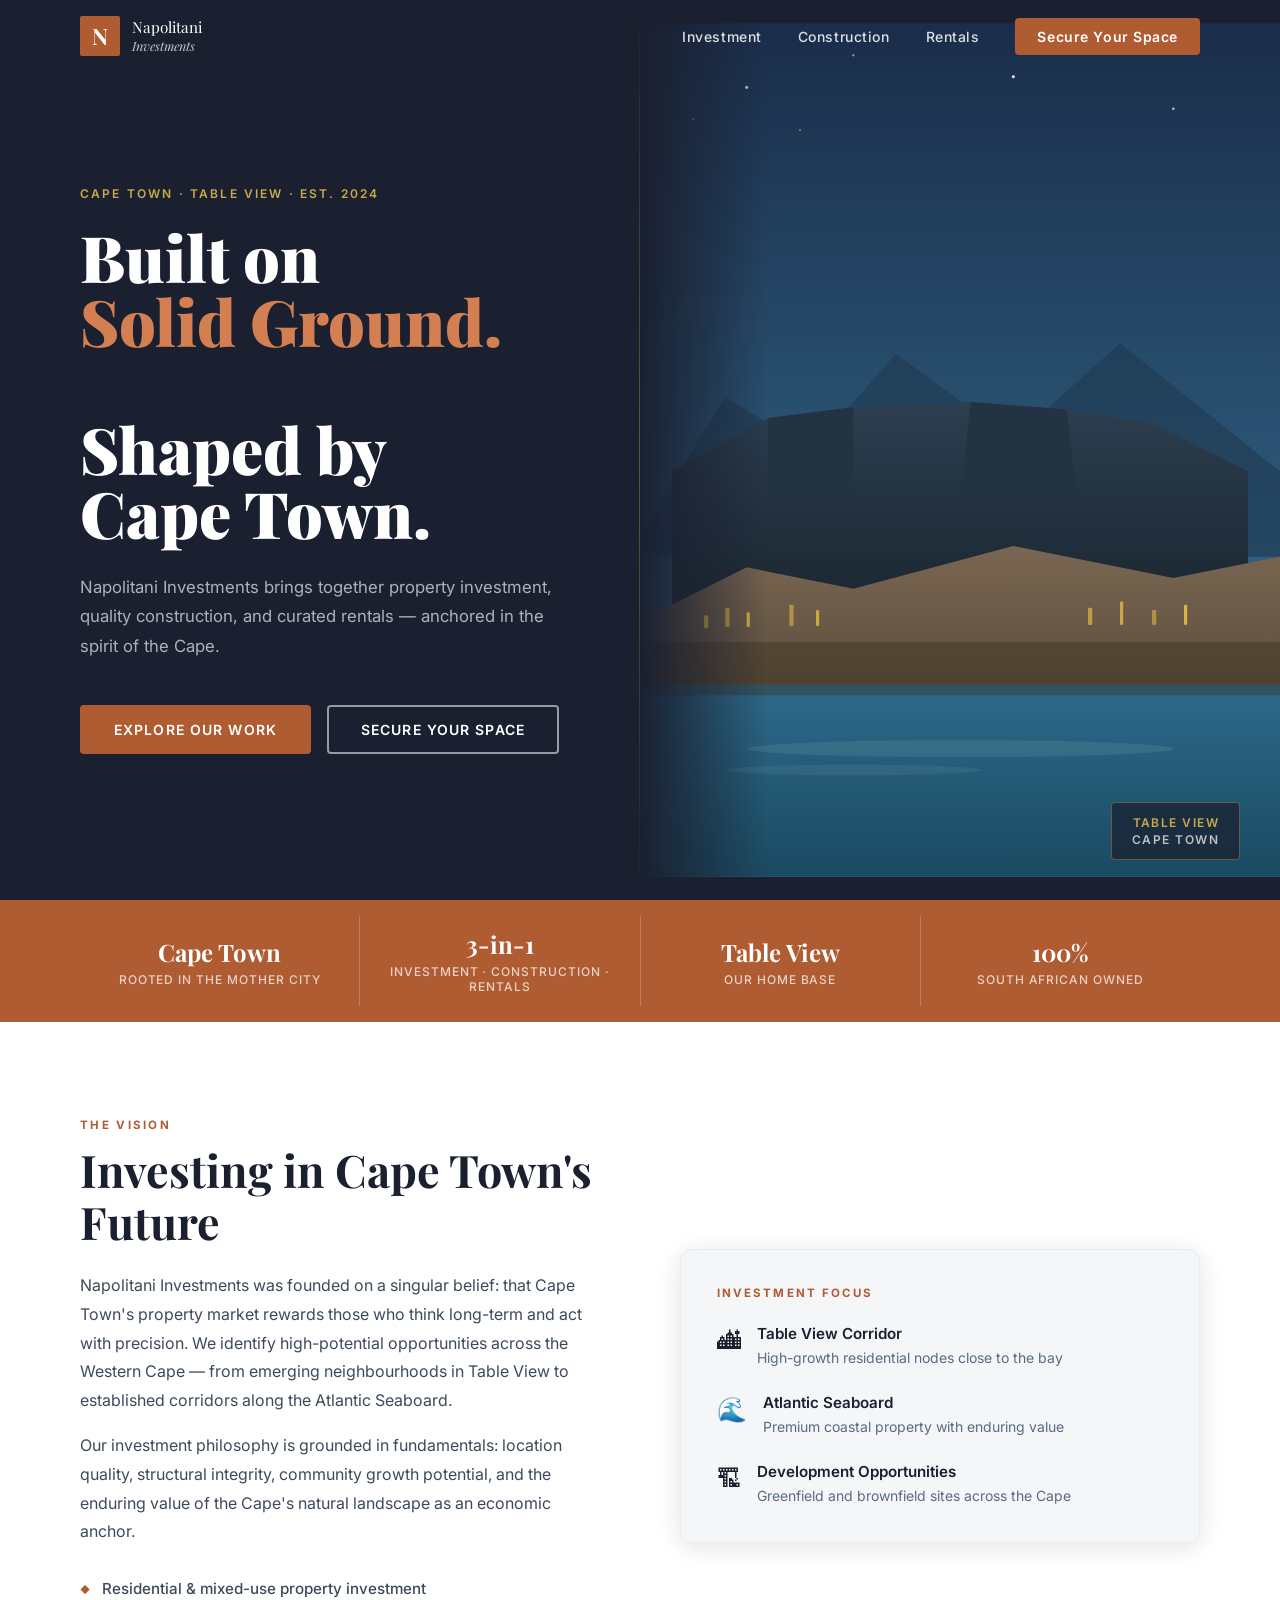
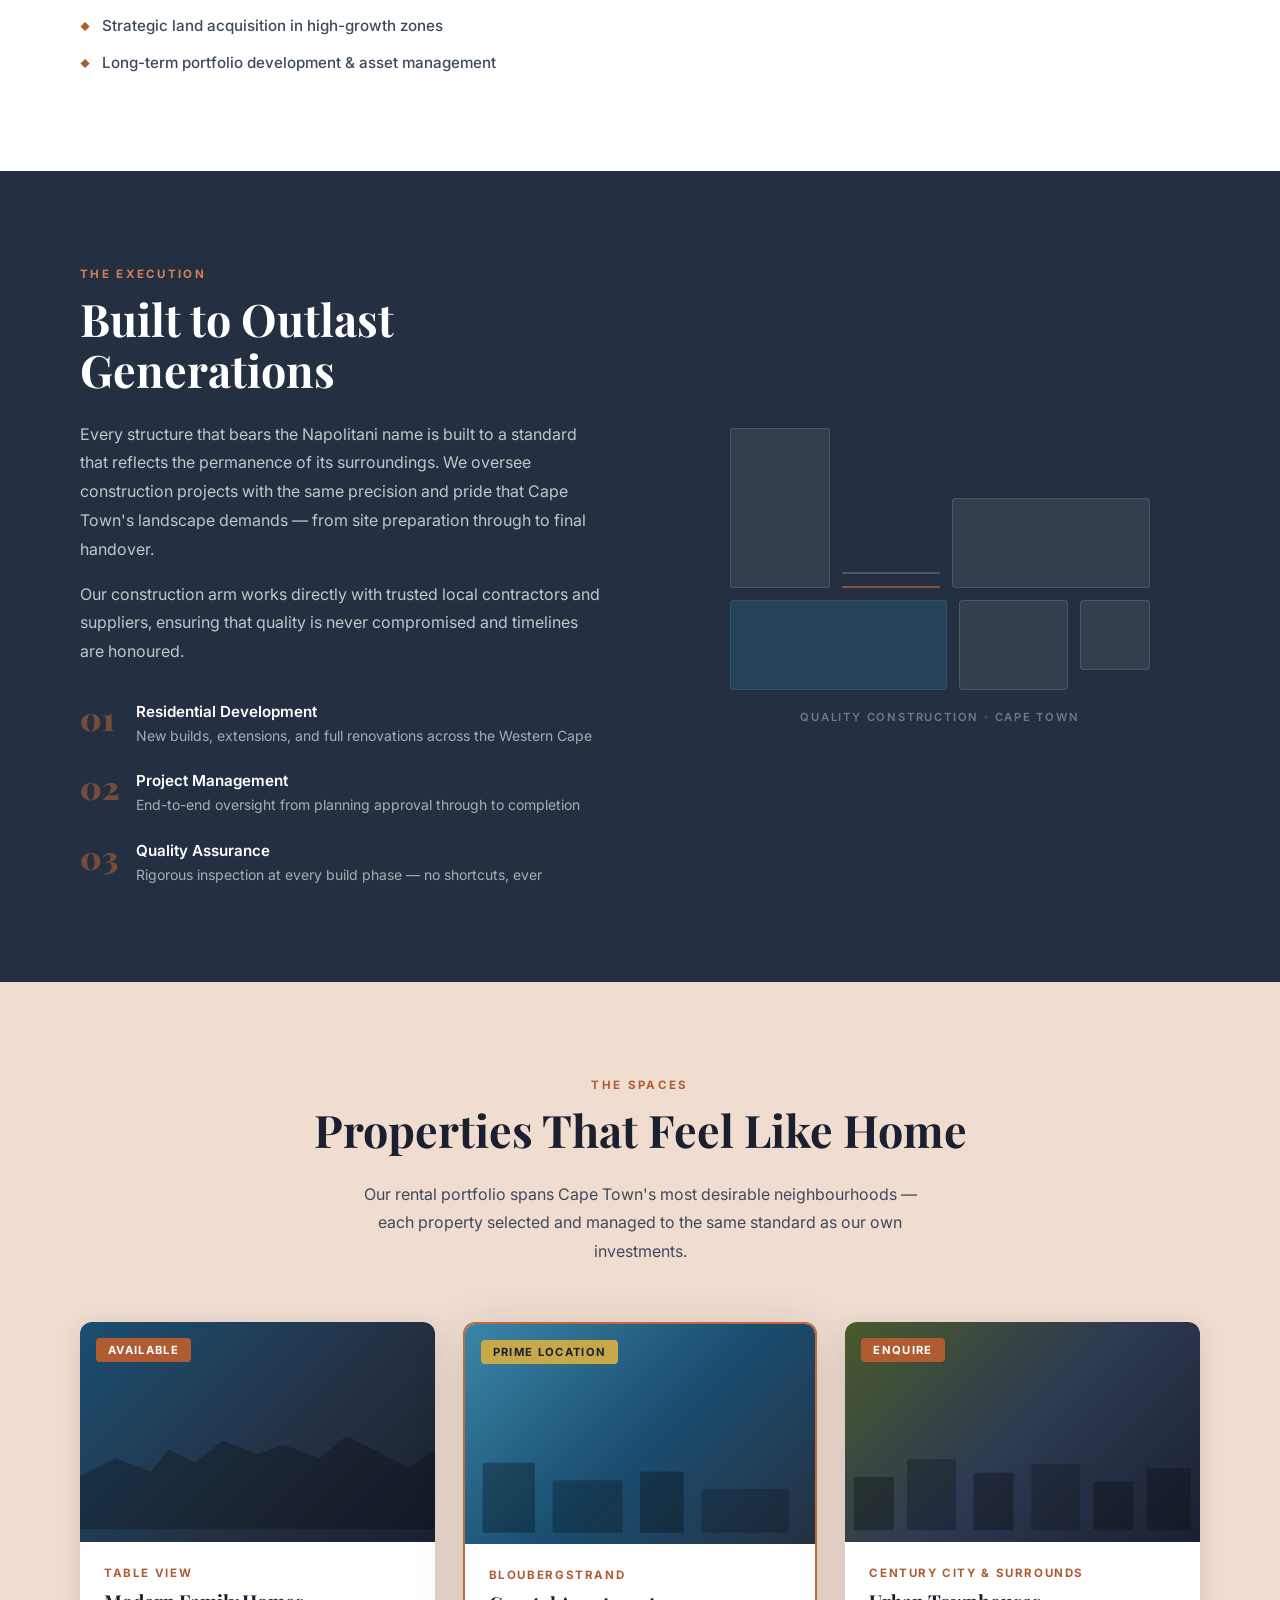
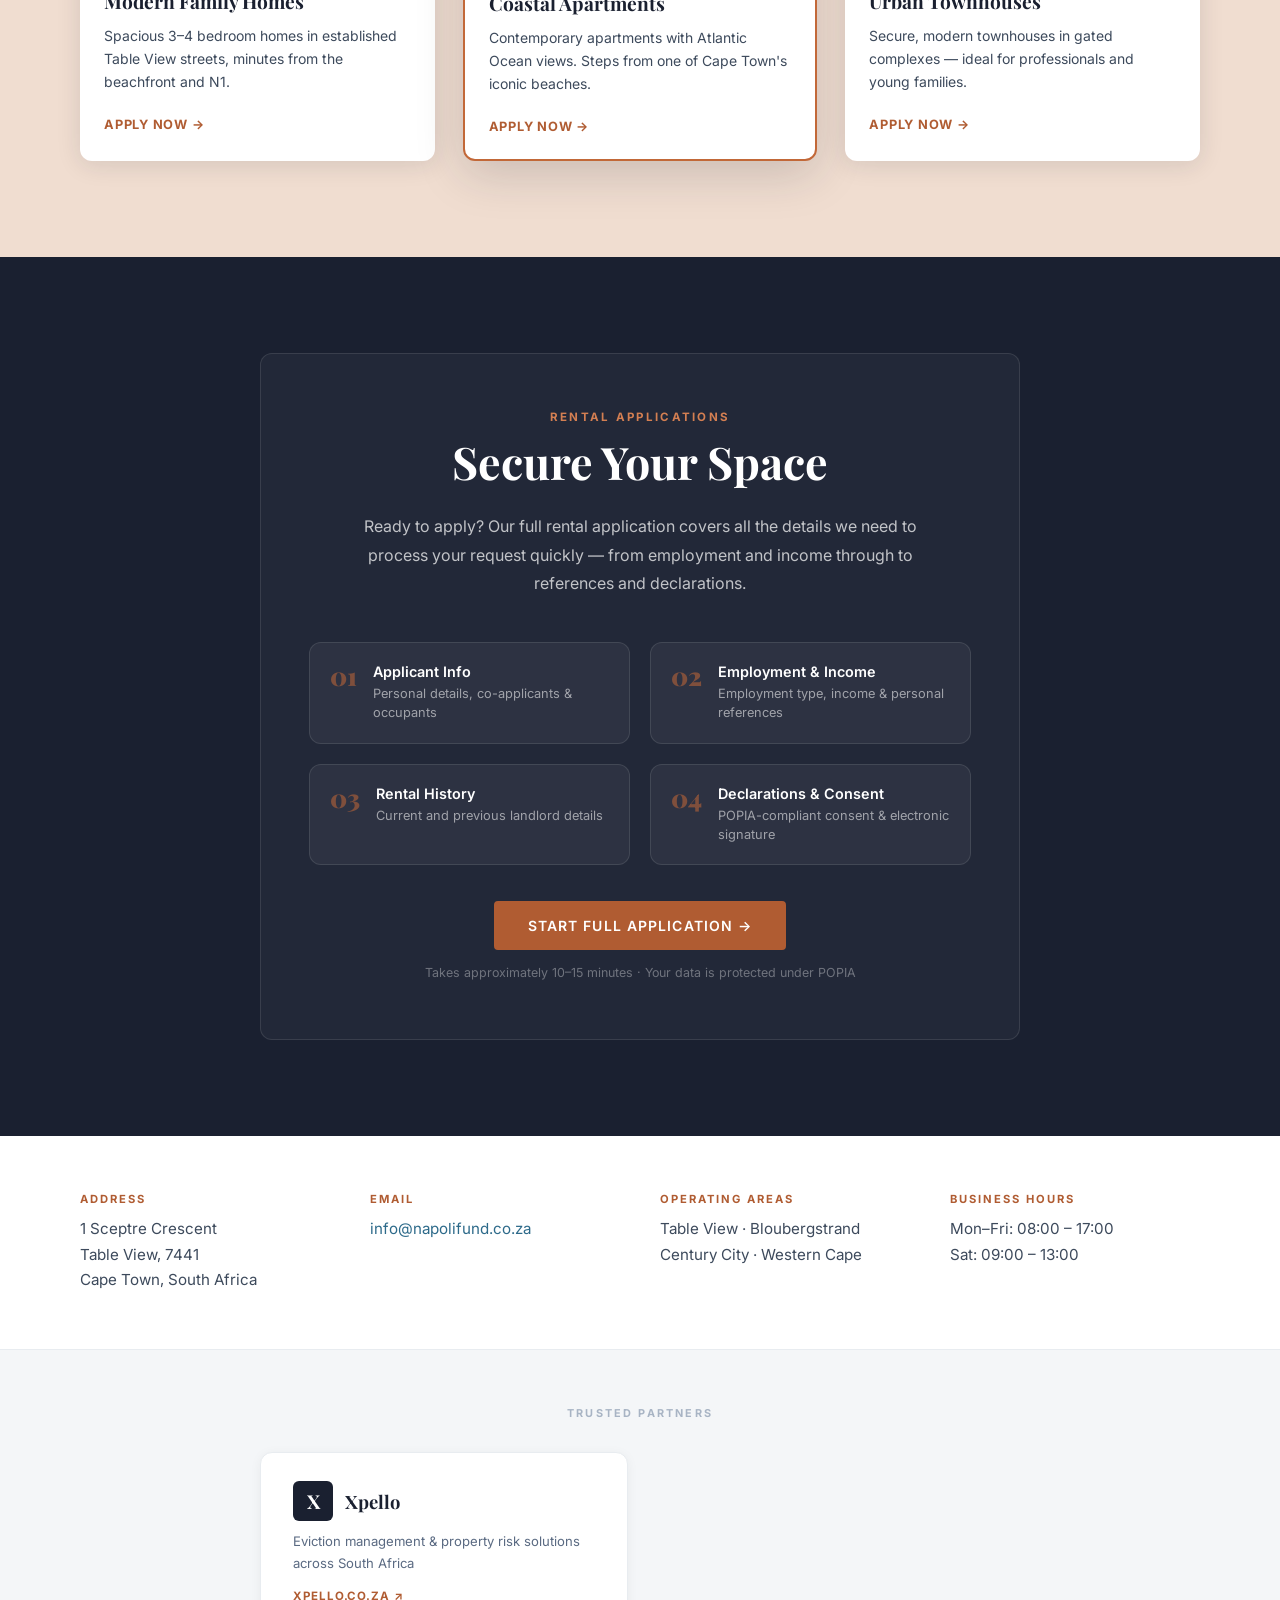
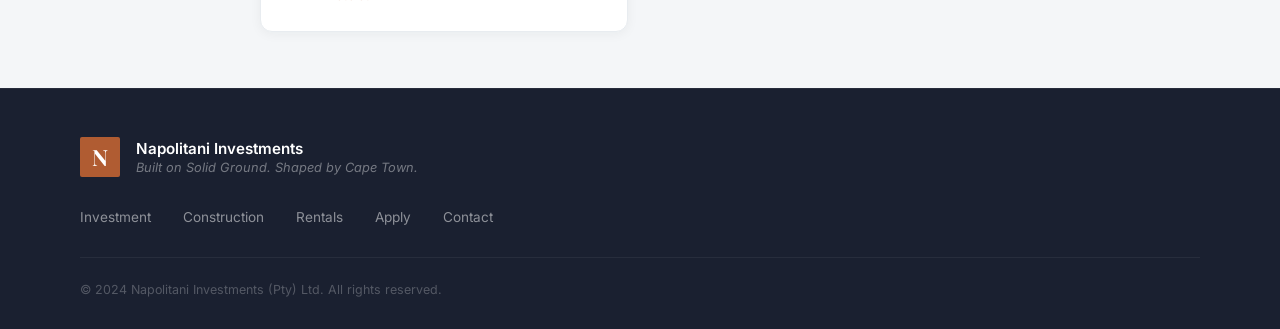
==== index.html @ 6a64ac41 "Add tenant pre-application form with Supabase integration - pre-apply.html: SA-compliant pre-applica" ====
<!DOCTYPE html>
<html lang="en">
<head>
  <meta charset="UTF-8" />
  <meta name="viewport" content="width=device-width, initial-scale=1.0" />
  <title>Napolitani Investments | Built on Solid Ground</title>
  <meta name="description" content="Napolitani Investments — Cape Town's premier property investment, construction, and rental firm rooted in Table View." />
  <link rel="stylesheet" href="style.css" />
  <link rel="preconnect" href="https://fonts.googleapis.com" />
  <link rel="preconnect" href="https://fonts.gstatic.com" crossorigin />
  <link href="https://fonts.googleapis.com/css2?family=Playfair+Display:wght@400;500;700;900&family=Inter:wght@300;400;500;600&display=swap" rel="stylesheet" />
</head>
<body>

  <!-- ───────── NAV ───────── -->
  <header class="nav" id="nav">
    <div class="nav__inner">
      <a href="#" class="nav__logo">
        <span class="nav__logo-mark">N</span>
        <span class="nav__logo-text">Napolitani<br><em>Investments</em></span>
      </a>
      <nav class="nav__links">
        <a href="#vision">Investment</a>
        <a href="#construction">Construction</a>
        <a href="#rentals">Rentals</a>
        <a href="apply.html" class="nav__cta">Secure Your Space</a>
      </nav>
      <button class="nav__burger" id="burger" aria-label="Open menu">
        <span></span><span></span><span></span>
      </button>
    </div>
    <div class="nav__mobile" id="mobileMenu">
      <a href="#vision" class="nav__mobile-link">Investment</a>
      <a href="#construction" class="nav__mobile-link">Construction</a>
      <a href="#rentals" class="nav__mobile-link">Rentals</a>
      <a href="apply.html" class="nav__mobile-link nav__mobile-cta">Secure Your Space</a>
    </div>
  </header>

  <!-- ───────── HERO ───────── -->
  <section class="hero" id="home">
    <div class="hero__left">
      <p class="hero__eyebrow">Cape Town · Table View · Est. 2024</p>
      <h1 class="hero__headline">
        Built on<br>
        <span class="hero__accent">Solid Ground.</span><br>
        Shaped by<br>
        Cape Town.
      </h1>
      <p class="hero__sub">
        Napolitani Investments brings together property investment, quality construction,
        and curated rentals — anchored in the spirit of the Cape.
      </p>
      <div class="hero__actions">
        <a href="#vision" class="btn btn--primary">Explore Our Work</a>
        <a href="#apply" class="btn btn--ghost">Secure Your Space</a>
      </div>
    </div>
    <div class="hero__right">
      <div class="hero__image-wrap">
        <div class="hero__image-overlay"></div>
        <div class="hero__mountain-graphic">
          <svg viewBox="0 0 600 800" xmlns="http://www.w3.org/2000/svg" class="hero__svg">
            <!-- Sky gradient -->
            <defs>
              <linearGradient id="skyGrad" x1="0" y1="0" x2="0" y2="1">
                <stop offset="0%" stop-color="#1a2d4a"/>
                <stop offset="60%" stop-color="#2d5a7b"/>
                <stop offset="100%" stop-color="#4a8fa8"/>
              </linearGradient>
              <linearGradient id="mountainGrad" x1="0" y1="0" x2="0" y2="1">
                <stop offset="0%" stop-color="#2c3e50"/>
                <stop offset="100%" stop-color="#1a252f"/>
              </linearGradient>
              <linearGradient id="terrainGrad" x1="0" y1="0" x2="0" y2="1">
                <stop offset="0%" stop-color="#7a6652"/>
                <stop offset="100%" stop-color="#5c4f3d"/>
              </linearGradient>
              <linearGradient id="oceanGrad" x1="0" y1="0" x2="0" y2="1">
                <stop offset="0%" stop-color="#2d6a8a"/>
                <stop offset="100%" stop-color="#1a4a62"/>
              </linearGradient>
            </defs>
            <!-- Sky -->
            <rect width="600" height="800" fill="url(#skyGrad)"/>
            <!-- Distant mountains -->
            <polygon points="0,480 80,350 160,400 240,310 350,390 450,300 600,420 600,500 0,500" fill="#1e3a50" opacity="0.6"/>
            <!-- Table Mountain flat top -->
            <polygon points="30,560 30,420 120,370 200,360 310,355 400,362 480,375 570,420 570,560" fill="url(#mountainGrad)"/>
            <!-- Mountain detail - cliff face -->
            <polygon points="120,370 200,360 200,440 120,450" fill="#243342"/>
            <polygon points="310,355 400,362 410,450 300,445" fill="#243342"/>
            <!-- Foreground hills -->
            <polygon points="0,560 100,510 200,530 350,490 500,520 600,500 600,620 0,620" fill="url(#terrainGrad)"/>
            <!-- Ocean / bay -->
            <rect x="0" y="620" width="600" height="180" fill="url(#oceanGrad)"/>
            <!-- Ocean shimmer -->
            <ellipse cx="300" cy="680" rx="200" ry="8" fill="white" opacity="0.08"/>
            <ellipse cx="200" cy="700" rx="120" ry="5" fill="white" opacity="0.06"/>
            <!-- Foreground land/buildings silhouette -->
            <rect x="0" y="580" width="600" height="50" fill="#3d2f1f" opacity="0.4"/>
            <!-- City lights / windows -->
            <rect x="60" y="555" width="4" height="12" fill="#f4c842" opacity="0.7" rx="1"/>
            <rect x="80" y="548" width="4" height="18" fill="#f4c842" opacity="0.6" rx="1"/>
            <rect x="100" y="552" width="3" height="14" fill="#f4c842" opacity="0.8" rx="1"/>
            <rect x="140" y="545" width="4" height="20" fill="#f4c842" opacity="0.5" rx="1"/>
            <rect x="165" y="550" width="3" height="15" fill="#f4c842" opacity="0.7" rx="1"/>
            <rect x="420" y="548" width="4" height="16" fill="#f4c842" opacity="0.6" rx="1"/>
            <rect x="450" y="542" width="3" height="22" fill="#f4c842" opacity="0.7" rx="1"/>
            <rect x="480" y="550" width="4" height="14" fill="#f4c842" opacity="0.5" rx="1"/>
            <rect x="510" y="545" width="3" height="19" fill="#f4c842" opacity="0.8" rx="1"/>
            <!-- Stars -->
            <circle cx="100" cy="60" r="1.5" fill="white" opacity="0.7"/>
            <circle cx="200" cy="30" r="1" fill="white" opacity="0.6"/>
            <circle cx="350" cy="50" r="1.5" fill="white" opacity="0.8"/>
            <circle cx="450" cy="25" r="1" fill="white" opacity="0.5"/>
            <circle cx="500" cy="80" r="1.2" fill="white" opacity="0.7"/>
            <circle cx="150" cy="100" r="0.8" fill="white" opacity="0.6"/>
            <circle cx="50" cy="90" r="1" fill="white" opacity="0.5"/>
          </svg>
        </div>
        <div class="hero__image-badge">
          <span>Table View</span>
          <span>Cape Town</span>
        </div>
      </div>
    </div>
  </section>

  <!-- ───────── STATS STRIP ───────── -->
  <div class="stats">
    <div class="stats__inner">
      <div class="stats__item">
        <span class="stats__num">Cape Town</span>
        <span class="stats__label">Rooted in the Mother City</span>
      </div>
      <div class="stats__divider"></div>
      <div class="stats__item">
        <span class="stats__num">3-in-1</span>
        <span class="stats__label">Investment · Construction · Rentals</span>
      </div>
      <div class="stats__divider"></div>
      <div class="stats__item">
        <span class="stats__num">Table View</span>
        <span class="stats__label">Our Home Base</span>
      </div>
      <div class="stats__divider"></div>
      <div class="stats__item">
        <span class="stats__num">100%</span>
        <span class="stats__label">South African Owned</span>
      </div>
    </div>
  </div>

  <!-- ───────── VISION / INVESTMENT ───────── -->
  <section class="section section--light" id="vision">
    <div class="section__inner section__inner--split">
      <div class="section__text">
        <p class="section__eyebrow">The Vision</p>
        <h2 class="section__heading">Investing in Cape Town's Future</h2>
        <p class="section__body">
          Napolitani Investments was founded on a singular belief: that Cape Town's property market rewards those who think long-term and act with precision. We identify high-potential opportunities across the Western Cape — from emerging neighbourhoods in Table View to established corridors along the Atlantic Seaboard.
        </p>
        <p class="section__body">
          Our investment philosophy is grounded in fundamentals: location quality, structural integrity, community growth potential, and the enduring value of the Cape's natural landscape as an economic anchor.
        </p>
        <ul class="feature-list">
          <li class="feature-list__item">
            <span class="feature-list__icon">◆</span>
            Residential &amp; mixed-use property investment
          </li>
          <li class="feature-list__item">
            <span class="feature-list__icon">◆</span>
            Strategic land acquisition in high-growth zones
          </li>
          <li class="feature-list__item">
            <span class="feature-list__icon">◆</span>
            Long-term portfolio development &amp; asset management
          </li>
        </ul>
      </div>
      <div class="section__visual section__visual--investment">
        <div class="visual-card visual-card--primary">
          <div class="visual-card__label">Investment Focus</div>
          <div class="visual-card__items">
            <div class="visual-card__item">
              <span class="vc-icon">🏙</span>
              <div>
                <strong>Table View Corridor</strong>
                <p>High-growth residential nodes close to the bay</p>
              </div>
            </div>
            <div class="visual-card__item">
              <span class="vc-icon">🌊</span>
              <div>
                <strong>Atlantic Seaboard</strong>
                <p>Premium coastal property with enduring value</p>
              </div>
            </div>
            <div class="visual-card__item">
              <span class="vc-icon">🏗</span>
              <div>
                <strong>Development Opportunities</strong>
                <p>Greenfield and brownfield sites across the Cape</p>
              </div>
            </div>
          </div>
        </div>
      </div>
    </div>
  </section>

  <!-- ───────── CONSTRUCTION ───────── -->
  <section class="section section--dark" id="construction">
    <div class="section__inner section__inner--split section__inner--reverse">
      <div class="section__visual section__visual--construction">
        <div class="construction-graphic">
          <div class="cg__row">
            <div class="cg__block cg__block--tall"></div>
            <div class="cg__col">
              <div class="cg__block"></div>
              <div class="cg__block cg__block--accent"></div>
            </div>
            <div class="cg__block cg__block--wide"></div>
          </div>
          <div class="cg__row cg__row--bottom">
            <div class="cg__block cg__block--wide cg__block--accent2"></div>
            <div class="cg__block"></div>
            <div class="cg__block cg__block--tall cg__block--sm"></div>
          </div>
          <div class="cg__label">Quality Construction · Cape Town</div>
        </div>
      </div>
      <div class="section__text">
        <p class="section__eyebrow section__eyebrow--light">The Execution</p>
        <h2 class="section__heading section__heading--light">Built to Outlast Generations</h2>
        <p class="section__body section__body--light">
          Every structure that bears the Napolitani name is built to a standard that reflects the permanence of its surroundings. We oversee construction projects with the same precision and pride that Cape Town's landscape demands — from site preparation through to final handover.
        </p>
        <p class="section__body section__body--light">
          Our construction arm works directly with trusted local contractors and suppliers, ensuring that quality is never compromised and timelines are honoured.
        </p>
        <div class="pillars">
          <div class="pillar">
            <div class="pillar__num">01</div>
            <div class="pillar__text">
              <strong>Residential Development</strong>
              <p>New builds, extensions, and full renovations across the Western Cape</p>
            </div>
          </div>
          <div class="pillar">
            <div class="pillar__num">02</div>
            <div class="pillar__text">
              <strong>Project Management</strong>
              <p>End-to-end oversight from planning approval through to completion</p>
            </div>
          </div>
          <div class="pillar">
            <div class="pillar__num">03</div>
            <div class="pillar__text">
              <strong>Quality Assurance</strong>
              <p>Rigorous inspection at every build phase — no shortcuts, ever</p>
            </div>
          </div>
        </div>
      </div>
    </div>
  </section>

  <!-- ───────── RENTALS ───────── -->
  <section class="section section--terracotta" id="rentals">
    <div class="section__inner">
      <div class="section__header-center">
        <p class="section__eyebrow">The Spaces</p>
        <h2 class="section__heading">Properties That Feel Like Home</h2>
        <p class="section__body section__body--center">
          Our rental portfolio spans Cape Town's most desirable neighbourhoods — each property selected and managed to the same standard as our own investments.
        </p>
      </div>
      <div class="property-grid">
        <div class="property-card">
          <div class="property-card__image property-card__image--1">
            <div class="property-card__badge">Available</div>
          </div>
          <div class="property-card__body">
            <p class="property-card__area">Table View</p>
            <h3 class="property-card__title">Modern Family Homes</h3>
            <p class="property-card__desc">Spacious 3–4 bedroom homes in established Table View streets, minutes from the beachfront and N1.</p>
            <a href="pre-apply.html" class="property-card__link">Apply Now →</a>
          </div>
        </div>
        <div class="property-card property-card--featured">
          <div class="property-card__image property-card__image--2">
            <div class="property-card__badge property-card__badge--featured">Prime Location</div>
          </div>
          <div class="property-card__body">
            <p class="property-card__area">Bloubergstrand</p>
            <h3 class="property-card__title">Coastal Apartments</h3>
            <p class="property-card__desc">Contemporary apartments with Atlantic Ocean views. Steps from one of Cape Town's iconic beaches.</p>
            <a href="pre-apply.html" class="property-card__link">Apply Now →</a>
          </div>
        </div>
        <div class="property-card">
          <div class="property-card__image property-card__image--3">
            <div class="property-card__badge">Enquire</div>
          </div>
          <div class="property-card__body">
            <p class="property-card__area">Century City &amp; Surrounds</p>
            <h3 class="property-card__title">Urban Townhouses</h3>
            <p class="property-card__desc">Secure, modern townhouses in gated complexes — ideal for professionals and young families.</p>
            <a href="pre-apply.html" class="property-card__link">Apply Now →</a>
          </div>
        </div>
      </div>
    </div>
  </section>

  <!-- ───────── APPLICATION ───────── -->
  <section class="section section--slate" id="apply">
    <div class="section__inner section__inner--narrow">
      <div class="apply-frame">
        <div class="apply-frame__header">
          <p class="section__eyebrow section__eyebrow--light">Rental Applications</p>
          <h2 class="section__heading section__heading--light">Secure Your Space</h2>
          <p class="section__body section__body--light section__body--center">
            Ready to apply? Our full rental application covers all the details we need to process your request quickly — from employment and income through to references and declarations.
          </p>
        </div>
        <div class="apply-bridge">
          <div class="apply-bridge__steps">
            <div class="apply-bridge__step">
              <span class="apply-bridge__num">01</span>
              <div>
                <strong>Applicant Info</strong>
                <p>Personal details, co-applicants &amp; occupants</p>
              </div>
            </div>
            <div class="apply-bridge__step">
              <span class="apply-bridge__num">02</span>
              <div>
                <strong>Employment &amp; Income</strong>
                <p>Employment type, income &amp; personal references</p>
              </div>
            </div>
            <div class="apply-bridge__step">
              <span class="apply-bridge__num">03</span>
              <div>
                <strong>Rental History</strong>
                <p>Current and previous landlord details</p>
              </div>
            </div>
            <div class="apply-bridge__step">
              <span class="apply-bridge__num">04</span>
              <div>
                <strong>Declarations &amp; Consent</strong>
                <p>POPIA-compliant consent &amp; electronic signature</p>
              </div>
            </div>
          </div>
          <div class="apply-bridge__cta">
            <a href="apply.html" class="btn btn--primary">Start Full Application →</a>
            <p class="apply-form__note">Takes approximately 10–15 minutes · Your data is protected under POPIA</p>
          </div>
        </div>
      </div>
    </div>
  </section>

  <!-- ───────── CONTACT ───────── -->
  <section class="section section--light section--compact" id="contact">
    <div class="section__inner">
      <div class="contact-grid">
        <div class="contact-block">
          <p class="contact-block__label">Address</p>
          <p class="contact-block__value">1 Sceptre Crescent<br>Table View, 7441<br>Cape Town, South Africa</p>
        </div>
        <div class="contact-block">
          <p class="contact-block__label">Email</p>
          <a href="mailto:info@napolifund.co.za" class="contact-block__value contact-block__link">info@napolifund.co.za</a>
        </div>
        <div class="contact-block">
          <p class="contact-block__label">Operating Areas</p>
          <p class="contact-block__value">Table View · Bloubergstrand<br>Century City · Western Cape</p>
        </div>
        <div class="contact-block">
          <p class="contact-block__label">Business Hours</p>
          <p class="contact-block__value">Mon–Fri: 08:00 – 17:00<br>Sat: 09:00 – 13:00</p>
        </div>
      </div>
    </div>
  </section>

  <!-- ───────── PARTNERS ───────── -->
  <section class="partners">
    <div class="partners__inner">
      <p class="partners__label">Trusted Partners</p>
      <div class="partners__grid">
        <a href="https://www.xpello.co.za/" target="_blank" rel="noopener noreferrer" class="partner-card">
          <div class="partner-card__logo">
            <span class="partner-card__mark">X</span>
            <span class="partner-card__name">Xpello</span>
          </div>
          <p class="partner-card__desc">Eviction management &amp; property risk solutions across South Africa</p>
          <span class="partner-card__link">xpello.co.za ↗</span>
        </a>
      </div>
    </div>
  </section>

  <!-- ───────── FOOTER ───────── -->
  <footer class="footer">
    <div class="footer__inner">
      <div class="footer__brand">
        <span class="nav__logo-mark">N</span>
        <div>
          <strong>Napolitani Investments</strong>
          <p>Built on Solid Ground. Shaped by Cape Town.</p>
        </div>
      </div>
      <nav class="footer__nav">
        <a href="#vision">Investment</a>
        <a href="#construction">Construction</a>
        <a href="#rentals">Rentals</a>
        <a href="#apply">Apply</a>
        <a href="mailto:info@napolifund.co.za">Contact</a>
      </nav>
      <p class="footer__copy">&copy; 2024 Napolitani Investments (Pty) Ltd. All rights reserved.</p>
    </div>
  </footer>

  <script src="main.js"></script>
</body>
</html>
---- style.css ----
/* ─────────────────────────────────────────────
   NAPOLITANI INVESTMENTS — Table Mountain Monolith
   Palette: Slate Grey · Ocean Blue · Terracotta
───────────────────────────────────────────── */

:root {
  --slate-900: #1a2030;
  --slate-800: #243042;
  --slate-700: #2d3a52;
  --slate-500: #5a6a82;
  --slate-300: #a8b4c4;
  --slate-100: #e8ecf0;
  --slate-50:  #f4f6f8;

  --ocean-700: #1b4f72;
  --ocean-600: #2d6a8a;
  --ocean-500: #3a86a8;
  --ocean-300: #7ab8d0;
  --ocean-100: #d0e8f0;

  --terra-700: #8b4a2a;
  --terra-600: #b05c32;
  --terra-500: #c26838;
  --terra-400: #d47f52;
  --terra-100: #f0ddd0;

  --olive-700: #4a5a2a;
  --olive-500: #6b7f3a;

  --gold:   #c8a94a;
  --white:  #ffffff;
  --text:   #1a2030;
  --body:   #3d4a5c;

  --font-serif: 'Playfair Display', Georgia, serif;
  --font-sans:  'Inter', system-ui, sans-serif;

  --radius: 4px;
  --radius-lg: 12px;
  --shadow: 0 4px 24px rgba(26,32,48,0.12);
  --shadow-lg: 0 12px 48px rgba(26,32,48,0.18);

  --section-pad: 96px;
  --container: 1200px;
}

/* ── Reset ── */
*, *::before, *::after { box-sizing: border-box; margin: 0; padding: 0; }
html { scroll-behavior: smooth; font-size: 16px; }
body {
  font-family: var(--font-sans);
  color: var(--text);
  background: var(--white);
  -webkit-font-smoothing: antialiased;
  overflow-x: hidden;
}
img, svg { display: block; max-width: 100%; }
a { text-decoration: none; color: inherit; }
ul { list-style: none; }
button { cursor: pointer; border: none; background: none; font-family: inherit; }
input, select, textarea { font-family: inherit; }

/* ── Buttons ── */
.btn {
  display: inline-block;
  font-family: var(--font-sans);
  font-size: 0.875rem;
  font-weight: 600;
  letter-spacing: 0.08em;
  text-transform: uppercase;
  padding: 14px 32px;
  border-radius: var(--radius);
  transition: all 0.25s ease;
}
.btn--primary {
  background: var(--terra-600);
  color: var(--white);
  border: 2px solid var(--terra-600);
}
.btn--primary:hover {
  background: var(--terra-700);
  border-color: var(--terra-700);
  transform: translateY(-2px);
  box-shadow: 0 8px 24px rgba(176,92,50,0.35);
}
.btn--ghost {
  background: transparent;
  color: var(--white);
  border: 2px solid rgba(255,255,255,0.55);
}
.btn--ghost:hover {
  background: rgba(255,255,255,0.1);
  border-color: var(--white);
}
.btn--full { width: 100%; text-align: center; }

/* ══════════════════════════════════════════
   NAVIGATION
══════════════════════════════════════════ */
.nav {
  position: fixed;
  top: 0; left: 0; right: 0;
  z-index: 100;
  background: transparent;
  transition: background 0.35s ease, box-shadow 0.35s ease;
}
.nav.scrolled {
  background: rgba(26,32,48,0.97);
  backdrop-filter: blur(8px);
  box-shadow: 0 2px 20px rgba(0,0,0,0.25);
}
.nav__inner {
  max-width: var(--container);
  margin: 0 auto;
  padding: 0 40px;
  height: 72px;
  display: flex;
  align-items: center;
  justify-content: space-between;
}
.nav__logo {
  display: flex;
  align-items: center;
  gap: 12px;
  color: var(--white);
}
.nav__logo-mark {
  width: 40px;
  height: 40px;
  background: var(--terra-600);
  border-radius: 2px;
  display: flex;
  align-items: center;
  justify-content: center;
  font-family: var(--font-serif);
  font-size: 1.4rem;
  font-weight: 700;
  color: var(--white);
  flex-shrink: 0;
}
.nav__logo-text {
  font-family: var(--font-serif);
  font-size: 0.95rem;
  line-height: 1.2;
  color: var(--white);
}
.nav__logo-text em {
  font-style: italic;
  font-size: 0.8rem;
  opacity: 0.75;
}
.nav__links {
  display: flex;
  align-items: center;
  gap: 36px;
}
.nav__links a {
  color: rgba(255,255,255,0.85);
  font-size: 0.875rem;
  font-weight: 500;
  letter-spacing: 0.04em;
  transition: color 0.2s;
}
.nav__links a:hover { color: var(--white); }
.nav__cta {
  background: var(--terra-600) !important;
  color: var(--white) !important;
  padding: 10px 22px;
  border-radius: var(--radius);
  font-weight: 600 !important;
  letter-spacing: 0.06em;
  transition: background 0.2s, transform 0.2s !important;
}
.nav__cta:hover {
  background: var(--terra-700) !important;
  transform: translateY(-1px) !important;
}

/* Mobile burger */
.nav__burger {
  display: none;
  flex-direction: column;
  gap: 5px;
  padding: 4px;
}
.nav__burger span {
  display: block;
  width: 24px;
  height: 2px;
  background: var(--white);
  border-radius: 2px;
  transition: transform 0.3s, opacity 0.3s;
}
.nav__burger.open span:nth-child(1) { transform: translateY(7px) rotate(45deg); }
.nav__burger.open span:nth-child(2) { opacity: 0; }
.nav__burger.open span:nth-child(3) { transform: translateY(-7px) rotate(-45deg); }

.nav__mobile {
  display: none;
  flex-direction: column;
  background: rgba(26,32,48,0.98);
  padding: 16px 40px 24px;
  border-top: 1px solid rgba(255,255,255,0.08);
}
.nav__mobile.open { display: flex; }
.nav__mobile-link {
  color: rgba(255,255,255,0.85);
  font-size: 1rem;
  font-weight: 500;
  padding: 12px 0;
  border-bottom: 1px solid rgba(255,255,255,0.06);
  transition: color 0.2s;
}
.nav__mobile-link:hover { color: var(--white); }
.nav__mobile-cta {
  margin-top: 12px;
  background: var(--terra-600);
  color: var(--white) !important;
  padding: 14px 0;
  text-align: center;
  border-radius: var(--radius);
  border-bottom: none !important;
  font-weight: 600;
}

/* ══════════════════════════════════════════
   HERO
══════════════════════════════════════════ */
.hero {
  min-height: 100vh;
  display: grid;
  grid-template-columns: 1fr 1fr;
  background: var(--slate-900);
  position: relative;
  overflow: hidden;
}
.hero__left {
  display: flex;
  flex-direction: column;
  justify-content: center;
  padding: 120px 64px 80px 80px;
  position: relative;
  z-index: 2;
}
.hero__left::before {
  content: '';
  position: absolute;
  right: 0; top: 0; bottom: 0;
  width: 1px;
  background: linear-gradient(to bottom, transparent, rgba(200,169,74,0.4), transparent);
}
.hero__eyebrow {
  font-family: var(--font-sans);
  font-size: 0.75rem;
  font-weight: 600;
  letter-spacing: 0.18em;
  text-transform: uppercase;
  color: var(--gold);
  margin-bottom: 24px;
}
.hero__headline {
  font-family: var(--font-serif);
  font-size: clamp(3rem, 5vw, 5.5rem);
  font-weight: 900;
  line-height: 1.0;
  color: var(--white);
  margin-bottom: 28px;
}
.hero__accent {
  color: var(--terra-400);
  display: block;
}
.hero__sub {
  font-size: 1.05rem;
  line-height: 1.75;
  color: rgba(255,255,255,0.65);
  max-width: 480px;
  margin-bottom: 44px;
}
.hero__actions {
  display: flex;
  gap: 16px;
  flex-wrap: wrap;
}

/* Hero right */
.hero__right {
  position: relative;
  overflow: hidden;
}
.hero__image-wrap {
  position: absolute;
  inset: 0;
}
.hero__image-overlay {
  position: absolute;
  inset: 0;
  background: linear-gradient(to right, var(--slate-900) 0%, transparent 20%);
  z-index: 2;
  pointer-events: none;
}
.hero__mountain-graphic {
  width: 100%;
  height: 100%;
}
.hero__svg {
  width: 100%;
  height: 100%;
  object-fit: cover;
}
.hero__image-badge {
  position: absolute;
  bottom: 40px;
  right: 40px;
  z-index: 3;
  background: rgba(26,32,48,0.75);
  border: 1px solid rgba(200,169,74,0.4);
  backdrop-filter: blur(8px);
  border-radius: var(--radius);
  padding: 12px 20px;
  display: flex;
  flex-direction: column;
  gap: 2px;
  text-align: right;
}
.hero__image-badge span {
  font-family: var(--font-sans);
  font-size: 0.75rem;
  font-weight: 600;
  letter-spacing: 0.12em;
  text-transform: uppercase;
  color: rgba(255,255,255,0.7);
}
.hero__image-badge span:first-child {
  color: var(--gold);
}

/* ══════════════════════════════════════════
   STATS STRIP
══════════════════════════════════════════ */
.stats {
  background: var(--terra-600);
  padding: 0;
}
.stats__inner {
  max-width: var(--container);
  margin: 0 auto;
  padding: 0 40px;
  display: flex;
  align-items: stretch;
}
.stats__item {
  flex: 1;
  display: flex;
  flex-direction: column;
  align-items: center;
  justify-content: center;
  padding: 28px 24px;
  text-align: center;
  gap: 4px;
}
.stats__num {
  font-family: var(--font-serif);
  font-size: 1.5rem;
  font-weight: 700;
  color: var(--white);
}
.stats__label {
  font-size: 0.75rem;
  font-weight: 500;
  letter-spacing: 0.08em;
  text-transform: uppercase;
  color: rgba(255,255,255,0.72);
}
.stats__divider {
  width: 1px;
  background: rgba(255,255,255,0.2);
  align-self: stretch;
  margin: 16px 0;
}

/* ══════════════════════════════════════════
   SECTIONS — Base
══════════════════════════════════════════ */
.section {
  padding: var(--section-pad) 0;
}
.section--compact { padding: 56px 0; }

.section__inner {
  max-width: var(--container);
  margin: 0 auto;
  padding: 0 40px;
}
.section__inner--split {
  display: grid;
  grid-template-columns: 1fr 1fr;
  gap: 80px;
  align-items: center;
}
.section__inner--reverse { direction: rtl; }
.section__inner--reverse > * { direction: ltr; }
.section__inner--narrow { max-width: 840px; }

.section__eyebrow {
  font-size: 0.72rem;
  font-weight: 700;
  letter-spacing: 0.2em;
  text-transform: uppercase;
  color: var(--terra-600);
  margin-bottom: 12px;
}
.section__eyebrow--light { color: var(--terra-400); }

.section__heading {
  font-family: var(--font-serif);
  font-size: clamp(2rem, 3.5vw, 3rem);
  font-weight: 700;
  line-height: 1.15;
  color: var(--text);
  margin-bottom: 24px;
}
.section__heading--light { color: var(--white); }

.section__body {
  font-size: 1rem;
  line-height: 1.8;
  color: var(--body);
  margin-bottom: 16px;
}
.section__body--light { color: rgba(255,255,255,0.72); }
.section__body--center { text-align: center; max-width: 560px; margin-inline: auto; }

.section__header-center { text-align: center; margin-bottom: 56px; }

/* SECTION — Light */
.section--light { background: var(--white); }

/* SECTION — Dark (Slate) */
.section--dark { background: var(--slate-800); }

/* SECTION — Terracotta tint */
.section--terracotta { background: var(--terra-100); }

/* SECTION — Slate (apply) */
.section--slate { background: var(--slate-900); }

/* ══════════════════════════════════════════
   INVESTMENT — Feature List & Card
══════════════════════════════════════════ */
.feature-list { margin-top: 32px; display: flex; flex-direction: column; gap: 14px; }
.feature-list__item {
  display: flex;
  align-items: flex-start;
  gap: 12px;
  font-size: 0.95rem;
  font-weight: 500;
  color: var(--body);
  line-height: 1.5;
}
.feature-list__icon {
  color: var(--terra-600);
  font-size: 0.6rem;
  margin-top: 5px;
  flex-shrink: 0;
}

.visual-card--primary {
  background: var(--slate-50);
  border: 1px solid var(--slate-100);
  border-radius: var(--radius-lg);
  padding: 36px;
  box-shadow: var(--shadow);
}
.visual-card__label {
  font-size: 0.72rem;
  font-weight: 700;
  letter-spacing: 0.18em;
  text-transform: uppercase;
  color: var(--terra-600);
  margin-bottom: 24px;
}
.visual-card__items { display: flex; flex-direction: column; gap: 24px; }
.visual-card__item {
  display: flex;
  align-items: flex-start;
  gap: 16px;
}
.vc-icon { font-size: 1.5rem; flex-shrink: 0; margin-top: 2px; }
.visual-card__item strong {
  display: block;
  font-size: 0.95rem;
  font-weight: 600;
  color: var(--text);
  margin-bottom: 4px;
}
.visual-card__item p {
  font-size: 0.875rem;
  color: var(--slate-500);
  line-height: 1.55;
}

/* ══════════════════════════════════════════
   CONSTRUCTION — Graphic & Pillars
══════════════════════════════════════════ */
.section__visual--construction {
  display: flex;
  justify-content: center;
  align-items: center;
}
.construction-graphic {
  width: 100%;
  max-width: 420px;
  display: flex;
  flex-direction: column;
  gap: 12px;
  position: relative;
}
.cg__row {
  display: flex;
  gap: 12px;
  align-items: flex-end;
}
.cg__row--bottom { align-items: flex-start; }
.cg__col { display: flex; flex-direction: column; gap: 12px; flex: 1; }
.cg__block {
  flex: 1;
  min-width: 60px;
  height: 90px;
  background: rgba(255,255,255,0.07);
  border: 1px solid rgba(255,255,255,0.12);
  border-radius: var(--radius);
  transition: background 0.3s;
}
.cg__block--tall { height: 160px; }
.cg__block--wide { flex: 2; }
.cg__block--sm { max-width: 70px; height: 70px; }
.cg__block--accent { background: rgba(194,104,56,0.3); border-color: rgba(194,104,56,0.5); }
.cg__block--accent2 { background: rgba(45,106,138,0.3); border-color: rgba(45,106,138,0.5); }
.cg__label {
  text-align: center;
  font-size: 0.7rem;
  font-weight: 600;
  letter-spacing: 0.16em;
  text-transform: uppercase;
  color: rgba(255,255,255,0.35);
  margin-top: 8px;
}

.pillars { display: flex; flex-direction: column; gap: 24px; margin-top: 36px; }
.pillar { display: flex; gap: 20px; align-items: flex-start; }
.pillar__num {
  font-family: var(--font-serif);
  font-size: 2rem;
  font-weight: 900;
  color: var(--terra-500);
  opacity: 0.5;
  line-height: 1;
  flex-shrink: 0;
  width: 36px;
}
.pillar__text strong {
  display: block;
  font-size: 0.95rem;
  font-weight: 600;
  color: var(--white);
  margin-bottom: 4px;
}
.pillar__text p {
  font-size: 0.875rem;
  color: rgba(255,255,255,0.6);
  line-height: 1.6;
}

/* ══════════════════════════════════════════
   RENTALS — Property Cards
══════════════════════════════════════════ */
.property-grid {
  display: grid;
  grid-template-columns: repeat(3, 1fr);
  gap: 28px;
}
.property-card {
  background: var(--white);
  border-radius: var(--radius-lg);
  overflow: hidden;
  box-shadow: var(--shadow);
  transition: transform 0.3s, box-shadow 0.3s;
}
.property-card:hover {
  transform: translateY(-6px);
  box-shadow: var(--shadow-lg);
}
.property-card--featured {
  transform: translateY(-12px);
  box-shadow: var(--shadow-lg);
  border: 2px solid var(--terra-500);
}
.property-card--featured:hover { transform: translateY(-18px); }

.property-card__image {
  height: 220px;
  position: relative;
  overflow: hidden;
}
.property-card__image--1 {
  background: linear-gradient(135deg, var(--ocean-700) 0%, var(--slate-800) 60%, var(--slate-900) 100%);
}
.property-card__image--2 {
  background: linear-gradient(135deg, var(--ocean-500) 0%, var(--ocean-700) 50%, var(--slate-800) 100%);
}
.property-card__image--3 {
  background: linear-gradient(135deg, var(--olive-700) 0%, var(--slate-700) 50%, var(--slate-900) 100%);
}
/* Decorative property silhouettes */
.property-card__image--1::after {
  content: '';
  position: absolute;
  bottom: 0; left: 0; right: 0;
  height: 60%;
  background: url("data:image/svg+xml,%3Csvg xmlns='http://www.w3.org/2000/svg' viewBox='0 0 400 120'%3E%3Cpolygon points='0,120 0,60 40,40 80,55 100,30 130,45 160,20 200,35 230,25 270,40 300,15 340,35 370,50 400,30 400,120' fill='rgba(0,0,0,0.25)'/%3E%3C/svg%3E") no-repeat bottom;
  background-size: 100% 100%;
}
.property-card__image--2::after {
  content: '';
  position: absolute;
  bottom: 0; left: 0; right: 0;
  height: 50%;
  background: url("data:image/svg+xml,%3Csvg xmlns='http://www.w3.org/2000/svg' viewBox='0 0 400 100'%3E%3Crect x='20' y='20' width='60' height='80' fill='rgba(0,0,0,0.3)' rx='2'/%3E%3Crect x='100' y='40' width='80' height='60' fill='rgba(0,0,0,0.25)' rx='2'/%3E%3Crect x='200' y='30' width='50' height='70' fill='rgba(0,0,0,0.3)' rx='2'/%3E%3Crect x='270' y='50' width='100' height='50' fill='rgba(0,0,0,0.2)' rx='2'/%3E%3C/svg%3E") no-repeat bottom;
  background-size: 100% 100%;
}
.property-card__image--3::after {
  content: '';
  position: absolute;
  bottom: 0; left: 0; right: 0;
  height: 55%;
  background: url("data:image/svg+xml,%3Csvg xmlns='http://www.w3.org/2000/svg' viewBox='0 0 400 110'%3E%3Crect x='10' y='50' width='45' height='60' fill='rgba(0,0,0,0.3)' rx='2'/%3E%3Crect x='70' y='30' width='55' height='80' fill='rgba(0,0,0,0.25)' rx='2'/%3E%3Crect x='145' y='45' width='45' height='65' fill='rgba(0,0,0,0.3)' rx='2'/%3E%3Crect x='210' y='35' width='55' height='75' fill='rgba(0,0,0,0.2)' rx='2'/%3E%3Crect x='280' y='55' width='45' height='55' fill='rgba(0,0,0,0.28)' rx='2'/%3E%3Crect x='340' y='40' width='50' height='70' fill='rgba(0,0,0,0.25)' rx='2'/%3E%3C/svg%3E") no-repeat bottom;
  background-size: 100% 100%;
}

.property-card__badge {
  position: absolute;
  top: 16px;
  left: 16px;
  background: var(--terra-600);
  color: var(--white);
  font-size: 0.7rem;
  font-weight: 700;
  letter-spacing: 0.12em;
  text-transform: uppercase;
  padding: 5px 12px;
  border-radius: var(--radius);
  z-index: 2;
}
.property-card__badge--featured { background: var(--gold); color: var(--slate-900); }

.property-card__body { padding: 24px; }
.property-card__area {
  font-size: 0.72rem;
  font-weight: 700;
  letter-spacing: 0.14em;
  text-transform: uppercase;
  color: var(--terra-600);
  margin-bottom: 8px;
}
.property-card__title {
  font-family: var(--font-serif);
  font-size: 1.2rem;
  font-weight: 700;
  color: var(--text);
  margin-bottom: 10px;
}
.property-card__desc {
  font-size: 0.875rem;
  line-height: 1.65;
  color: var(--body);
  margin-bottom: 20px;
}
.property-card__link {
  font-size: 0.8rem;
  font-weight: 700;
  letter-spacing: 0.06em;
  text-transform: uppercase;
  color: var(--terra-600);
  transition: color 0.2s, gap 0.2s;
}
.property-card__link:hover { color: var(--terra-700); }

/* ══════════════════════════════════════════
   APPLICATION FORM
══════════════════════════════════════════ */
.apply-frame {
  background: rgba(255,255,255,0.04);
  border: 1px solid rgba(255,255,255,0.1);
  border-radius: var(--radius-lg);
  padding: 56px 48px;
}
.apply-frame__header { text-align: center; margin-bottom: 44px; }

.apply-form { display: flex; flex-direction: column; gap: 20px; position: relative; }
.apply-form__row { width: 100%; }
.apply-form__row--split {
  display: grid;
  grid-template-columns: 1fr 1fr;
  gap: 20px;
}
.apply-form__group {
  display: flex;
  flex-direction: column;
  gap: 8px;
}
.apply-form__group label {
  font-size: 0.8rem;
  font-weight: 600;
  letter-spacing: 0.06em;
  text-transform: uppercase;
  color: rgba(255,255,255,0.55);
}
.apply-form__group input,
.apply-form__group select,
.apply-form__group textarea {
  background: rgba(255,255,255,0.06);
  border: 1px solid rgba(255,255,255,0.15);
  border-radius: var(--radius);
  padding: 14px 16px;
  color: var(--white);
  font-size: 0.95rem;
  outline: none;
  transition: border-color 0.2s, background 0.2s;
  -webkit-appearance: none;
}
.apply-form__group select {
  background-image: url("data:image/svg+xml,%3Csvg xmlns='http://www.w3.org/2000/svg' width='12' height='8' viewBox='0 0 12 8'%3E%3Cpath d='M1 1l5 5 5-5' stroke='rgba(255,255,255,0.5)' stroke-width='1.5' fill='none' stroke-linecap='round'/%3E%3C/svg%3E");
  background-repeat: no-repeat;
  background-position: right 16px center;
  padding-right: 44px;
}
.apply-form__group select option { background: var(--slate-800); color: var(--white); }
.apply-form__group input::placeholder,
.apply-form__group textarea::placeholder { color: rgba(255,255,255,0.3); }
.apply-form__group input:focus,
.apply-form__group select:focus,
.apply-form__group textarea:focus {
  border-color: var(--terra-500);
  background: rgba(255,255,255,0.09);
}
.apply-form__group textarea { resize: vertical; min-height: 100px; }

.apply-form__footer { display: flex; flex-direction: column; gap: 14px; margin-top: 8px; }
.apply-form__note {
  font-size: 0.78rem;
  color: rgba(255,255,255,0.35);
  text-align: center;
  line-height: 1.5;
}

/* Success state */
.apply-form__success {
  display: none;
  position: absolute;
  inset: 0;
  background: rgba(26,32,48,0.97);
  border-radius: var(--radius-lg);
  flex-direction: column;
  align-items: center;
  justify-content: center;
  gap: 12px;
  text-align: center;
  padding: 40px;
}
.apply-form__success.visible { display: flex; }
.success-icon {
  width: 64px;
  height: 64px;
  background: var(--terra-600);
  border-radius: 50%;
  display: flex;
  align-items: center;
  justify-content: center;
  font-size: 1.8rem;
  color: var(--white);
  margin-bottom: 8px;
}
.apply-form__success h3 {
  font-family: var(--font-serif);
  font-size: 1.5rem;
  font-weight: 700;
  color: var(--white);
}
.apply-form__success p {
  font-size: 0.95rem;
  color: rgba(255,255,255,0.65);
}

/* ══════════════════════════════════════════
   APPLY BRIDGE (homepage #apply section)
══════════════════════════════════════════ */
.apply-bridge {
  display: flex;
  flex-direction: column;
  gap: 36px;
}
.apply-bridge__steps {
  display: grid;
  grid-template-columns: 1fr 1fr;
  gap: 20px;
}
.apply-bridge__step {
  display: flex;
  align-items: flex-start;
  gap: 16px;
  background: rgba(255,255,255,0.05);
  border: 1px solid rgba(255,255,255,0.1);
  border-radius: var(--radius-lg);
  padding: 20px;
}
.apply-bridge__num {
  font-family: var(--font-serif);
  font-size: 1.6rem;
  font-weight: 900;
  color: var(--terra-500);
  opacity: 0.55;
  line-height: 1;
  flex-shrink: 0;
}
.apply-bridge__step strong {
  display: block;
  font-size: 0.9rem;
  font-weight: 600;
  color: var(--white);
  margin-bottom: 4px;
}
.apply-bridge__step p {
  font-size: 0.8rem;
  color: rgba(255,255,255,0.55);
  line-height: 1.5;
}
.apply-bridge__cta {
  display: flex;
  flex-direction: column;
  align-items: center;
  gap: 14px;
}

@media (max-width: 600px) {
  .apply-bridge__steps { grid-template-columns: 1fr; }
}

/* ══════════════════════════════════════════
   CONTACT
══════════════════════════════════════════ */
.contact-grid {
  display: grid;
  grid-template-columns: repeat(4, 1fr);
  gap: 40px;
}
.contact-block__label {
  font-size: 0.7rem;
  font-weight: 700;
  letter-spacing: 0.18em;
  text-transform: uppercase;
  color: var(--terra-600);
  margin-bottom: 10px;
}
.contact-block__value {
  font-size: 0.95rem;
  line-height: 1.7;
  color: var(--body);
}
.contact-block__link { color: var(--ocean-600); transition: color 0.2s; }
.contact-block__link:hover { color: var(--ocean-700); }

/* ══════════════════════════════════════════
   PARTNERS
══════════════════════════════════════════ */
.partners {
  background: var(--slate-50);
  border-top: 1px solid var(--slate-100);
  padding: 56px 0;
}
.partners__inner {
  max-width: var(--container);
  margin: 0 auto;
  padding: 0 40px;
}
.partners__label {
  font-size: 0.68rem;
  font-weight: 700;
  letter-spacing: 0.2em;
  text-transform: uppercase;
  color: var(--slate-300);
  text-align: center;
  margin-bottom: 32px;
}
.partners__grid {
  display: grid;
  grid-template-columns: repeat(2, 1fr);
  gap: 24px;
  max-width: 760px;
  margin: 0 auto;
}
.partner-card {
  display: flex;
  flex-direction: column;
  gap: 10px;
  padding: 28px 32px;
  background: var(--white);
  border: 1px solid var(--slate-100);
  border-radius: var(--radius-lg);
  box-shadow: 0 2px 12px rgba(26,32,48,0.05);
  transition: transform 0.25s ease, box-shadow 0.25s ease, border-color 0.25s ease;
  text-decoration: none;
  color: inherit;
}
.partner-card:hover {
  transform: translateY(-4px);
  box-shadow: 0 8px 28px rgba(26,32,48,0.1);
  border-color: var(--terra-400);
}
.partner-card__logo {
  display: flex;
  align-items: center;
  gap: 12px;
}
.partner-card__mark {
  width: 40px;
  height: 40px;
  background: var(--slate-900);
  color: var(--white);
  border-radius: 6px;
  display: flex;
  align-items: center;
  justify-content: center;
  font-family: var(--font-serif);
  font-size: 1.2rem;
  font-weight: 700;
  flex-shrink: 0;
}
.partner-card__name {
  font-family: var(--font-serif);
  font-size: 1.15rem;
  font-weight: 700;
  color: var(--text);
}
.partner-card__desc {
  font-size: 0.82rem;
  line-height: 1.65;
  color: var(--slate-500);
  flex: 1;
}
.partner-card__link {
  font-size: 0.72rem;
  font-weight: 700;
  letter-spacing: 0.08em;
  text-transform: uppercase;
  color: var(--terra-600);
  margin-top: 4px;
}
.partner-card:hover .partner-card__link {
  color: var(--terra-700);
}

@media (max-width: 600px) {
  .partners__grid { grid-template-columns: 1fr; }
  .partners__inner { padding: 0 24px; }
}

/* ══════════════════════════════════════════
   FOOTER
══════════════════════════════════════════ */
.footer {
  background: var(--slate-900);
  padding: 48px 0 32px;
  border-top: 1px solid rgba(255,255,255,0.06);
}
.footer__inner {
  max-width: var(--container);
  margin: 0 auto;
  padding: 0 40px;
  display: flex;
  flex-direction: column;
  gap: 32px;
}
.footer__brand {
  display: flex;
  align-items: center;
  gap: 16px;
}
.footer__brand .nav__logo-mark { background: var(--terra-600); }
.footer__brand strong {
  display: block;
  color: var(--white);
  font-size: 0.95rem;
  font-weight: 600;
}
.footer__brand p {
  font-size: 0.8rem;
  color: rgba(255,255,255,0.4);
  margin-top: 2px;
  font-style: italic;
}
.footer__nav {
  display: flex;
  flex-wrap: wrap;
  gap: 8px 32px;
}
.footer__nav a {
  font-size: 0.85rem;
  color: rgba(255,255,255,0.5);
  transition: color 0.2s;
}
.footer__nav a:hover { color: rgba(255,255,255,0.9); }
.footer__copy {
  font-size: 0.78rem;
  color: rgba(255,255,255,0.25);
  padding-top: 24px;
  border-top: 1px solid rgba(255,255,255,0.06);
}

/* ══════════════════════════════════════════
   SCROLL ANIMATIONS
══════════════════════════════════════════ */
.fade-up {
  opacity: 0;
  transform: translateY(32px);
  transition: opacity 0.7s ease, transform 0.7s ease;
}
.fade-up.visible {
  opacity: 1;
  transform: translateY(0);
}

/* ══════════════════════════════════════════
   RESPONSIVE
══════════════════════════════════════════ */
@media (max-width: 1024px) {
  :root { --section-pad: 72px; }

  .hero { grid-template-columns: 1fr; }
  .hero__left { padding: 140px 40px 60px; text-align: center; }
  .hero__left::before { display: none; }
  .hero__sub { max-width: 100%; margin-inline: auto; }
  .hero__actions { justify-content: center; }
  .hero__right { display: none; }

  .section__inner--split {
    grid-template-columns: 1fr;
    gap: 56px;
  }
  .section__inner--reverse { direction: ltr; }

  .property-grid { grid-template-columns: 1fr 1fr; }
  .property-card--featured { transform: none; }

  .contact-grid { grid-template-columns: 1fr 1fr; gap: 32px; }
}

@media (max-width: 768px) {
  :root { --section-pad: 56px; }

  .nav__links { display: none; }
  .nav__burger { display: flex; }
  .nav__inner { padding: 0 20px; }

  .hero__left { padding: 120px 24px 56px; }
  .hero__headline { font-size: 2.8rem; }

  .stats__inner {
    flex-wrap: wrap;
    justify-content: center;
  }
  .stats__item { min-width: 45%; }
  .stats__divider { display: none; }

  .section__inner { padding: 0 24px; }
  .section__inner--split { gap: 40px; }

  .apply-form__row--split { grid-template-columns: 1fr; }
  .apply-frame { padding: 36px 24px; }

  .property-grid { grid-template-columns: 1fr; }
  .property-card--featured { transform: none; border-width: 2px; }

  .contact-grid { grid-template-columns: 1fr; gap: 28px; }

  .footer__nav { gap: 6px 20px; }
}

@media (max-width: 480px) {
  .hero__headline { font-size: 2.2rem; }
  .hero__actions { flex-direction: column; }
  .hero__actions .btn { text-align: center; }

  .stats__item { min-width: 100%; }
}
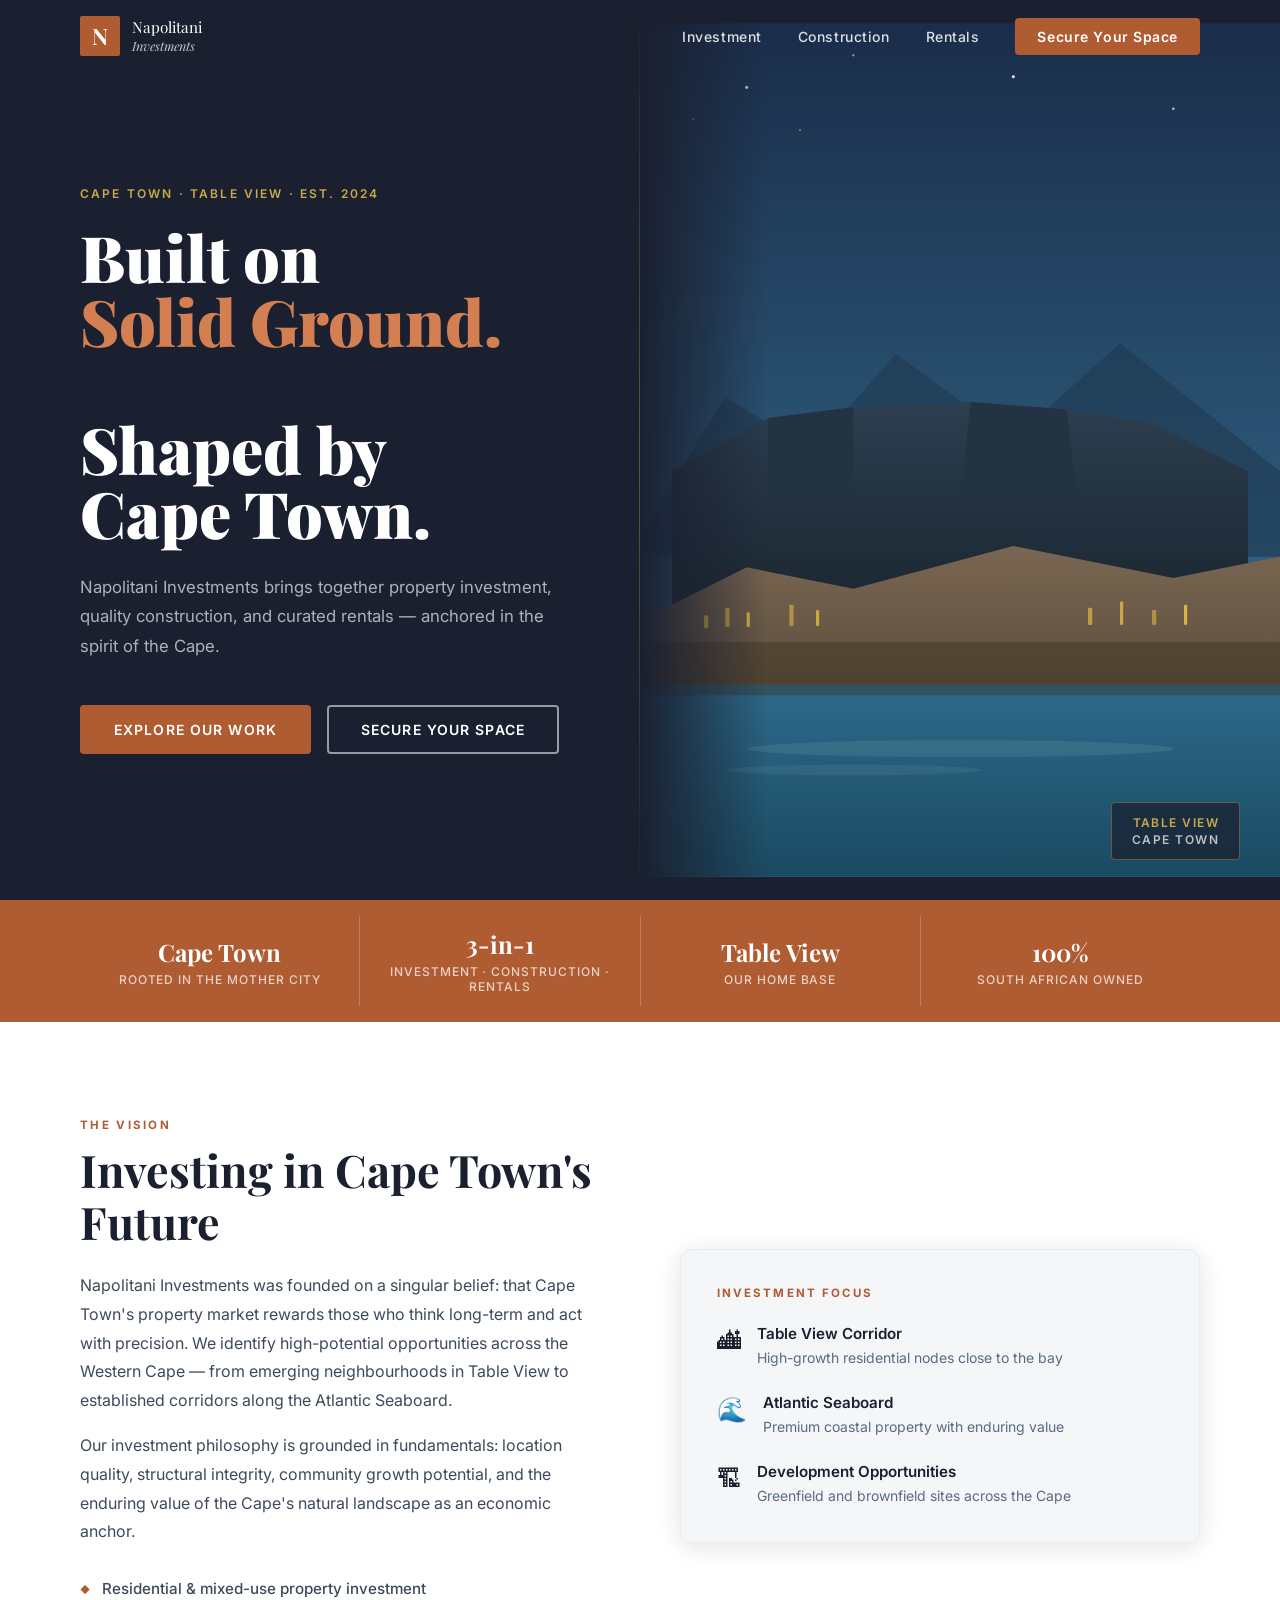
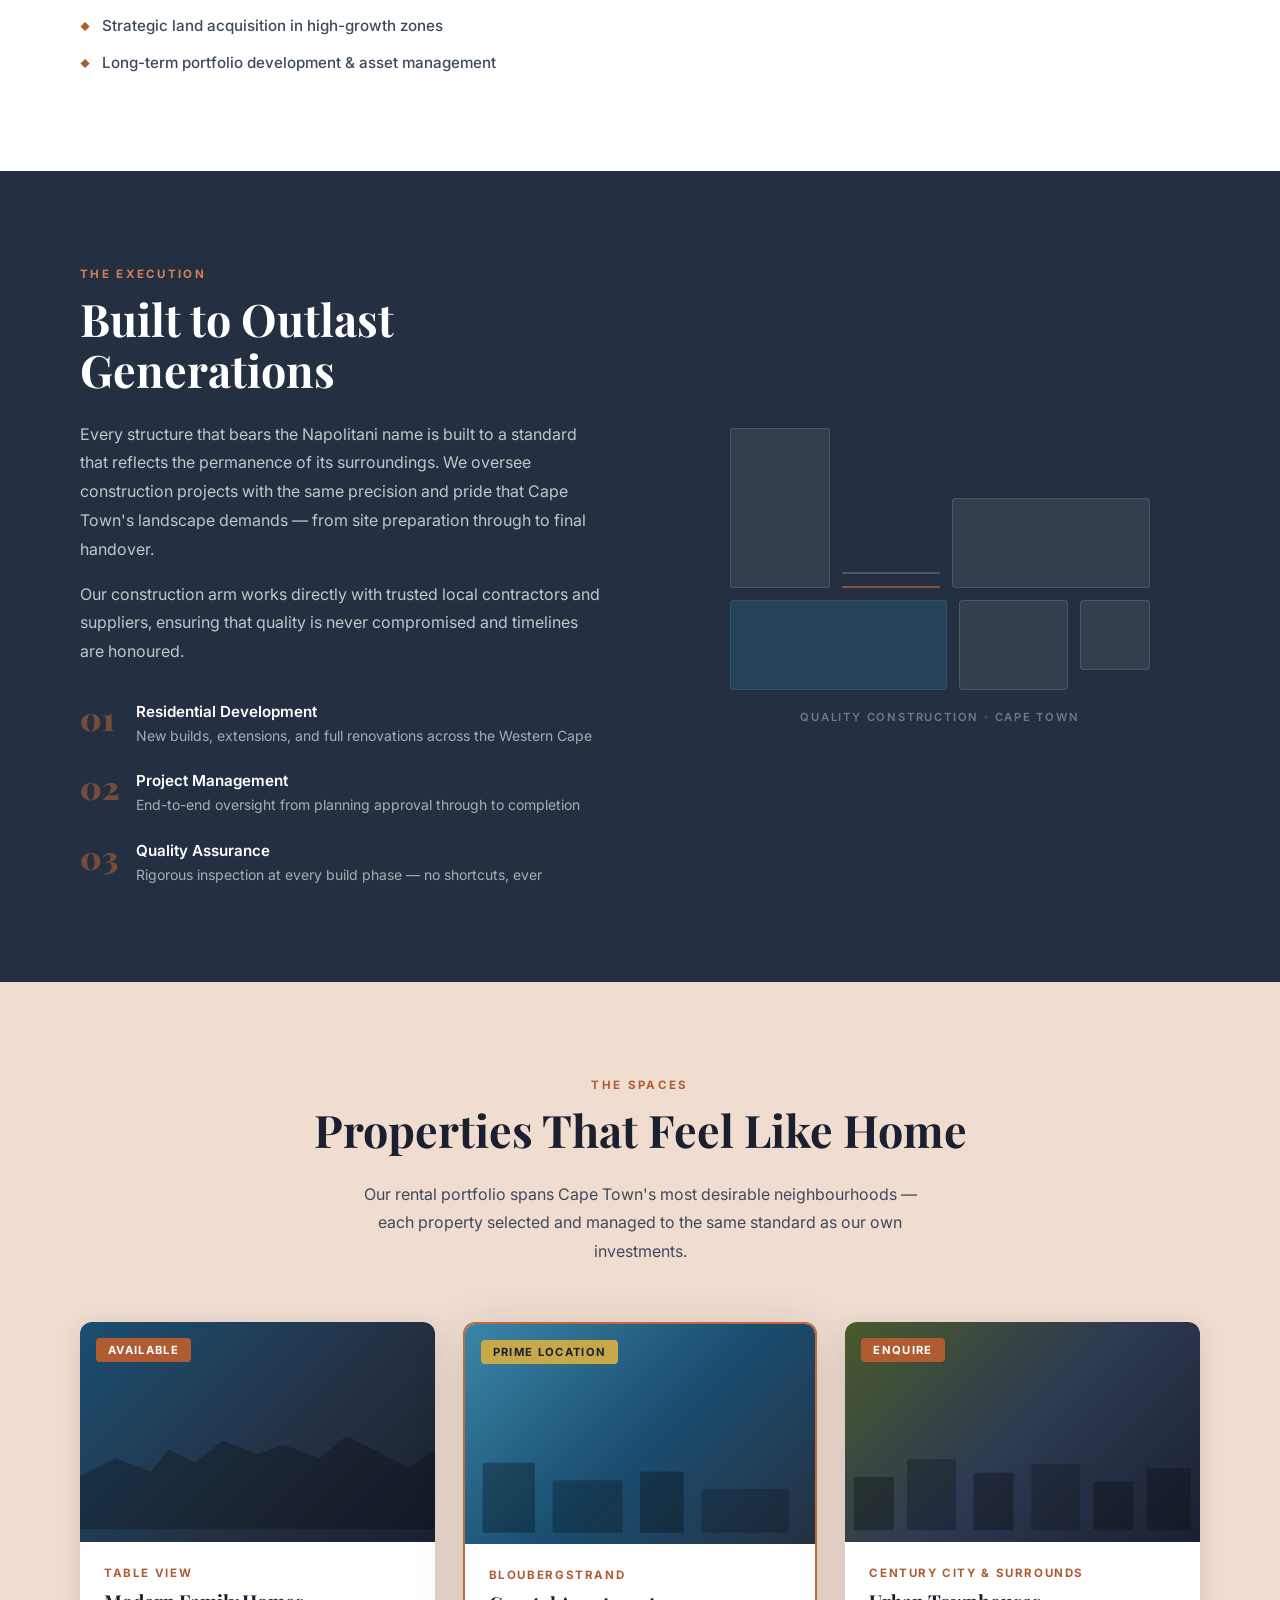
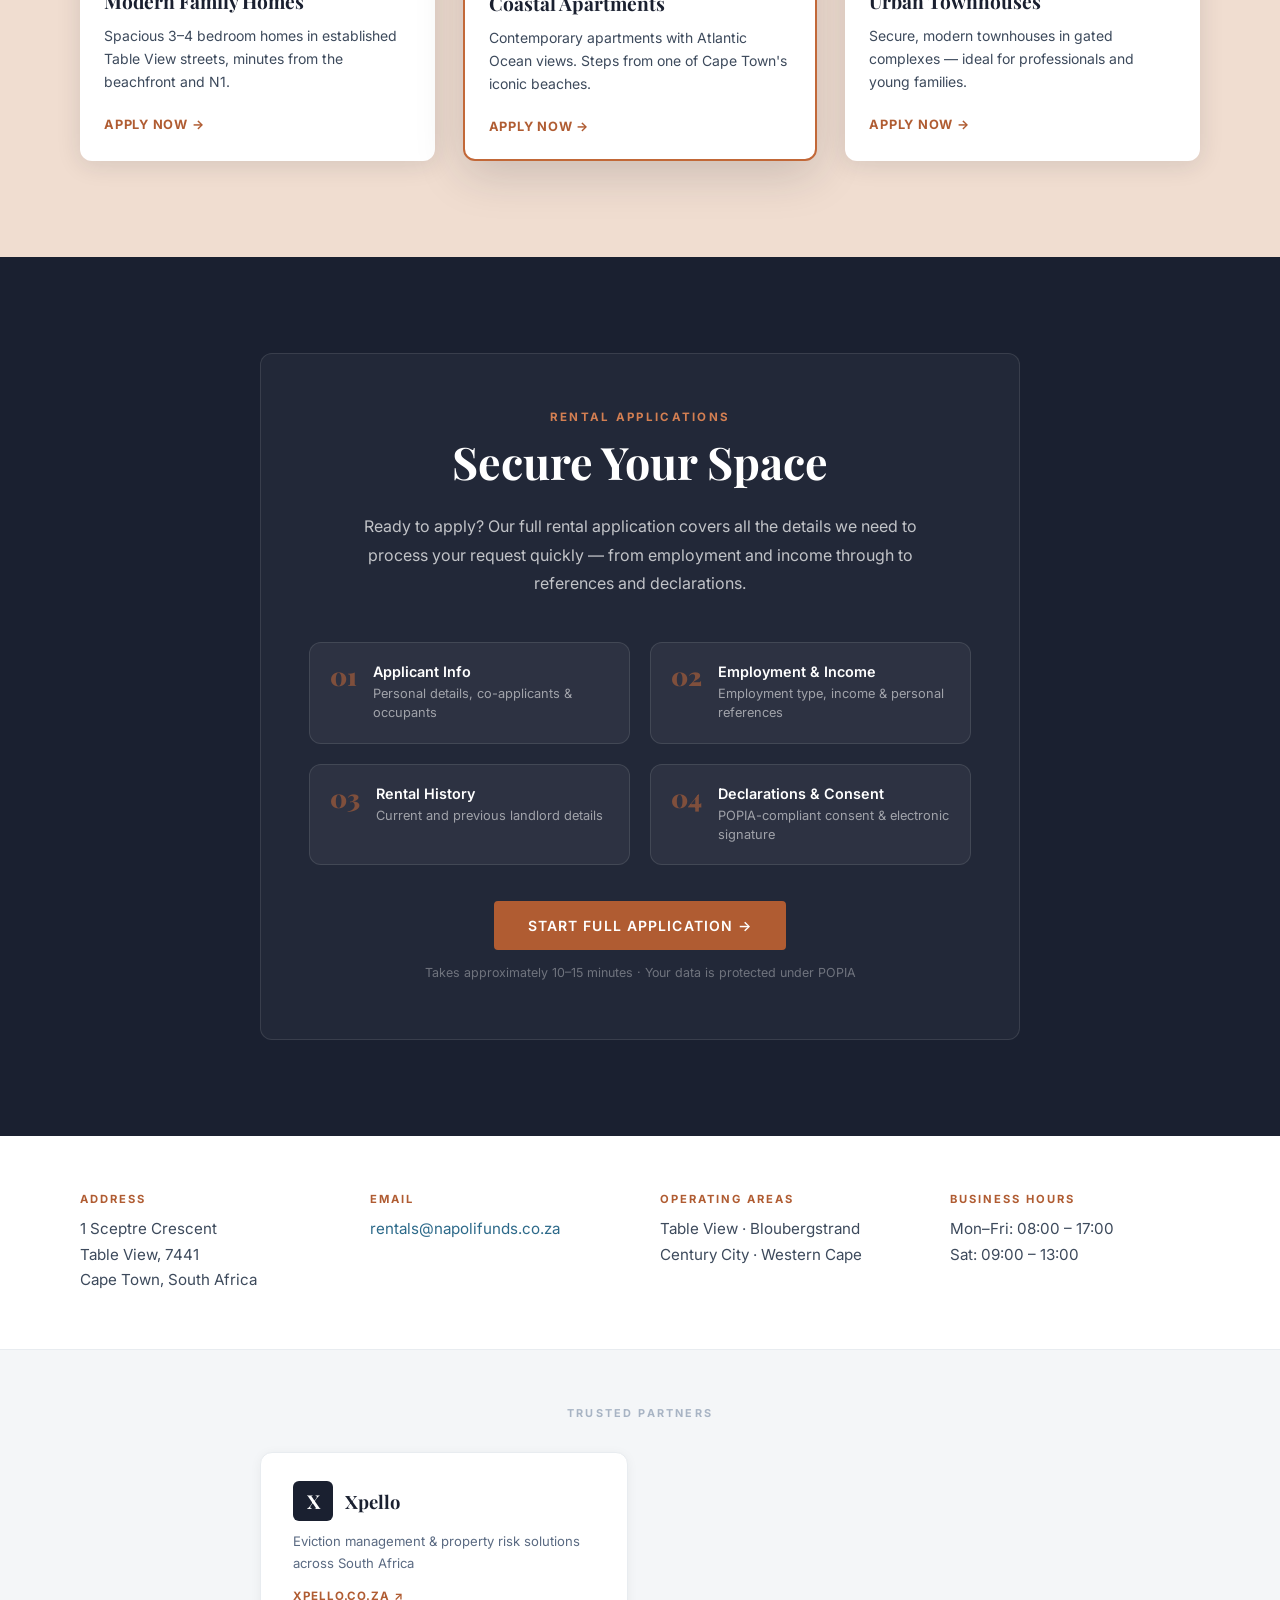
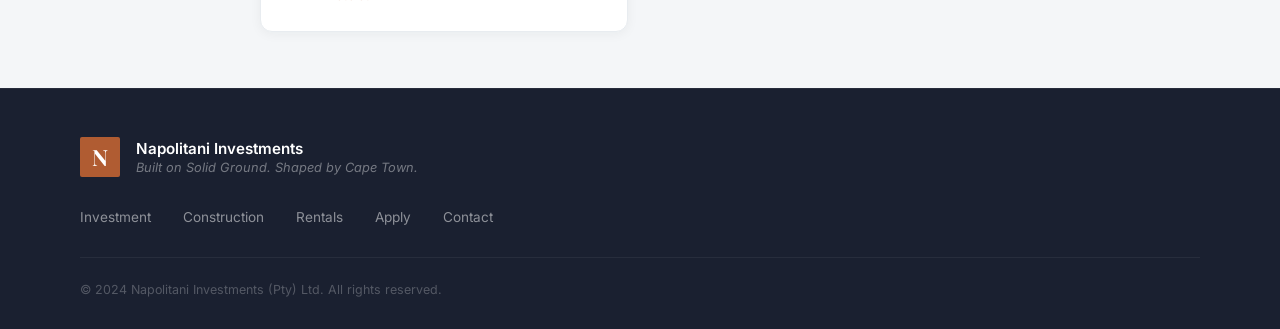
==== commit 5b6d4cbe: "Update contact email to rentals@napolifunds.co.za across all pages Co-Authored-By: Claude Sonnet 4.5" ====
--- a/index.html
+++ b/index.html
@@ -376,7 +376,7 @@
         </div>
         <div class="contact-block">
           <p class="contact-block__label">Email</p>
-          <a href="mailto:info@napolifund.co.za" class="contact-block__value contact-block__link">info@napolifund.co.za</a>
+          <a href="mailto:rentals@napolifunds.co.za" class="contact-block__value contact-block__link">rentals@napolifunds.co.za</a>
         </div>
         <div class="contact-block">
           <p class="contact-block__label">Operating Areas</p>
@@ -422,7 +422,7 @@
         <a href="#construction">Construction</a>
         <a href="#rentals">Rentals</a>
         <a href="#apply">Apply</a>
-        <a href="mailto:info@napolifund.co.za">Contact</a>
+        <a href="mailto:rentals@napolifunds.co.za">Contact</a>
       </nav>
       <p class="footer__copy">&copy; 2024 Napolitani Investments (Pty) Ltd. All rights reserved.</p>
     </div>
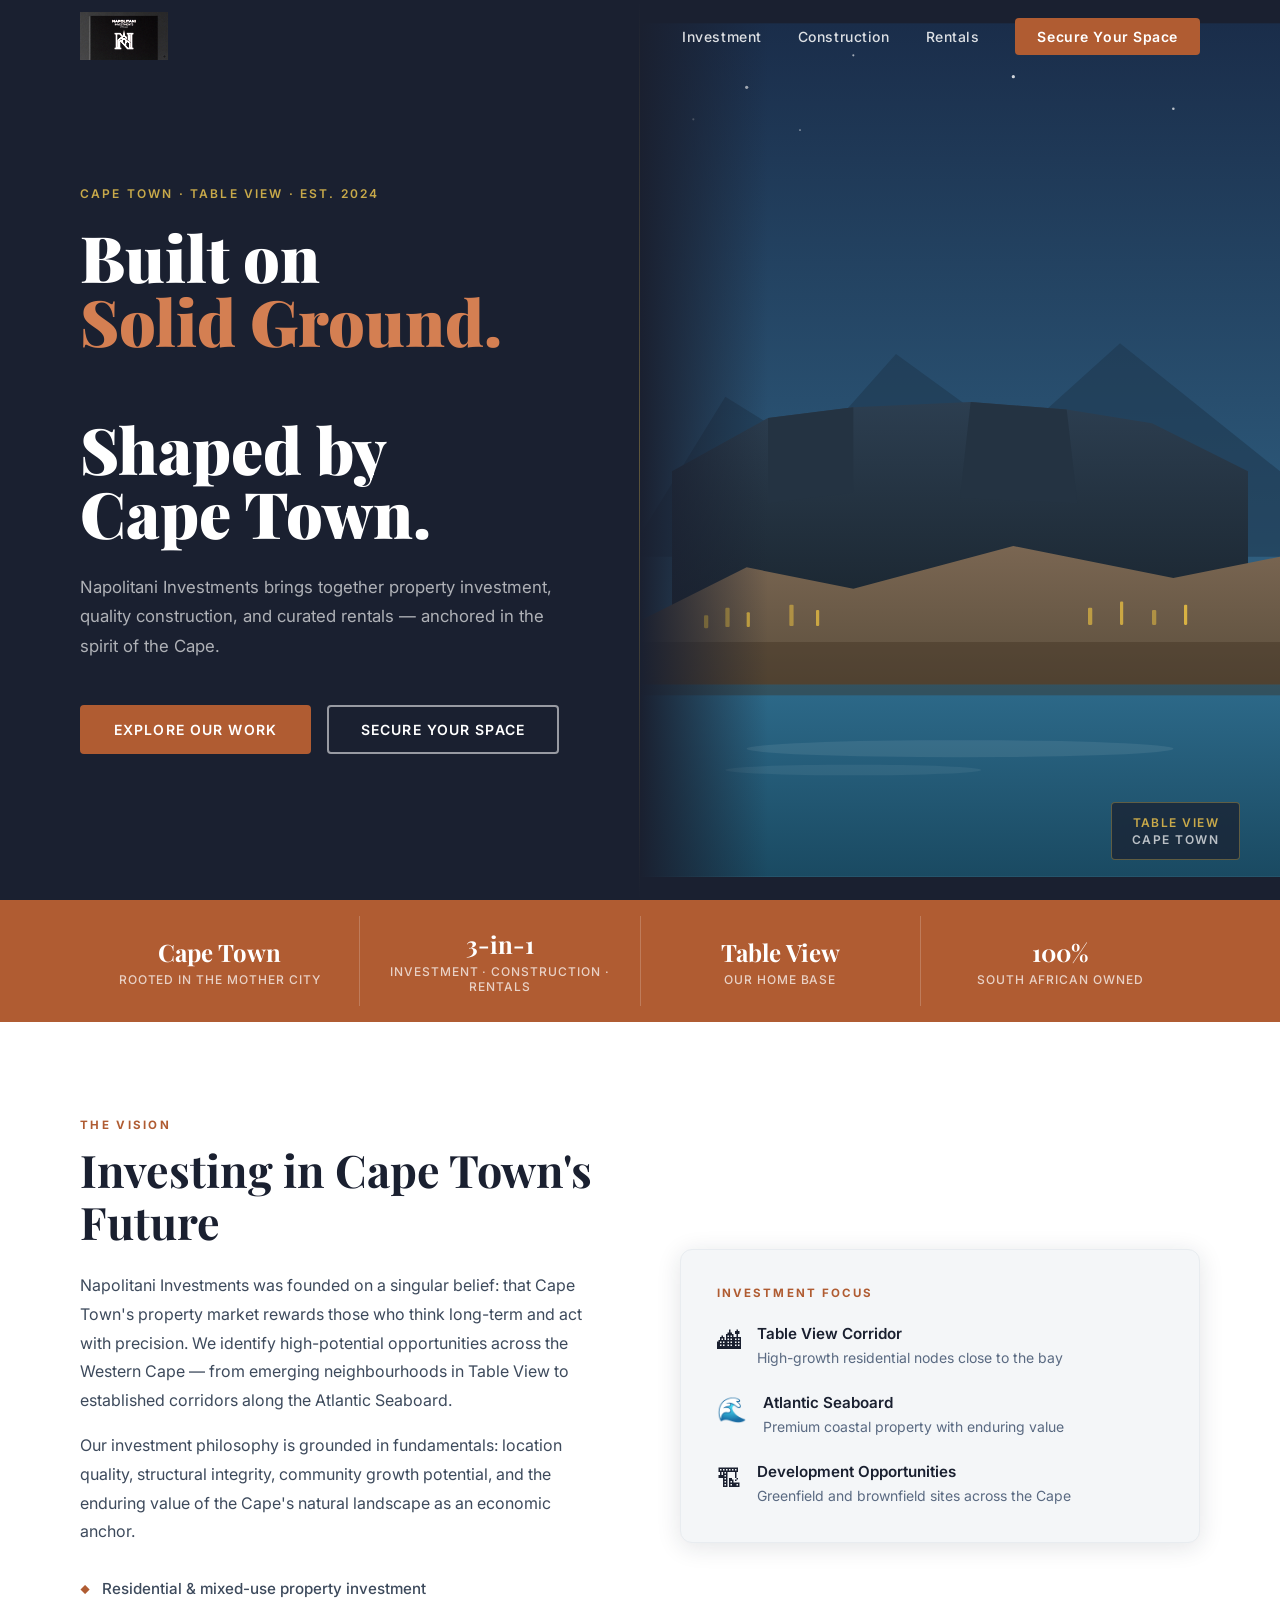
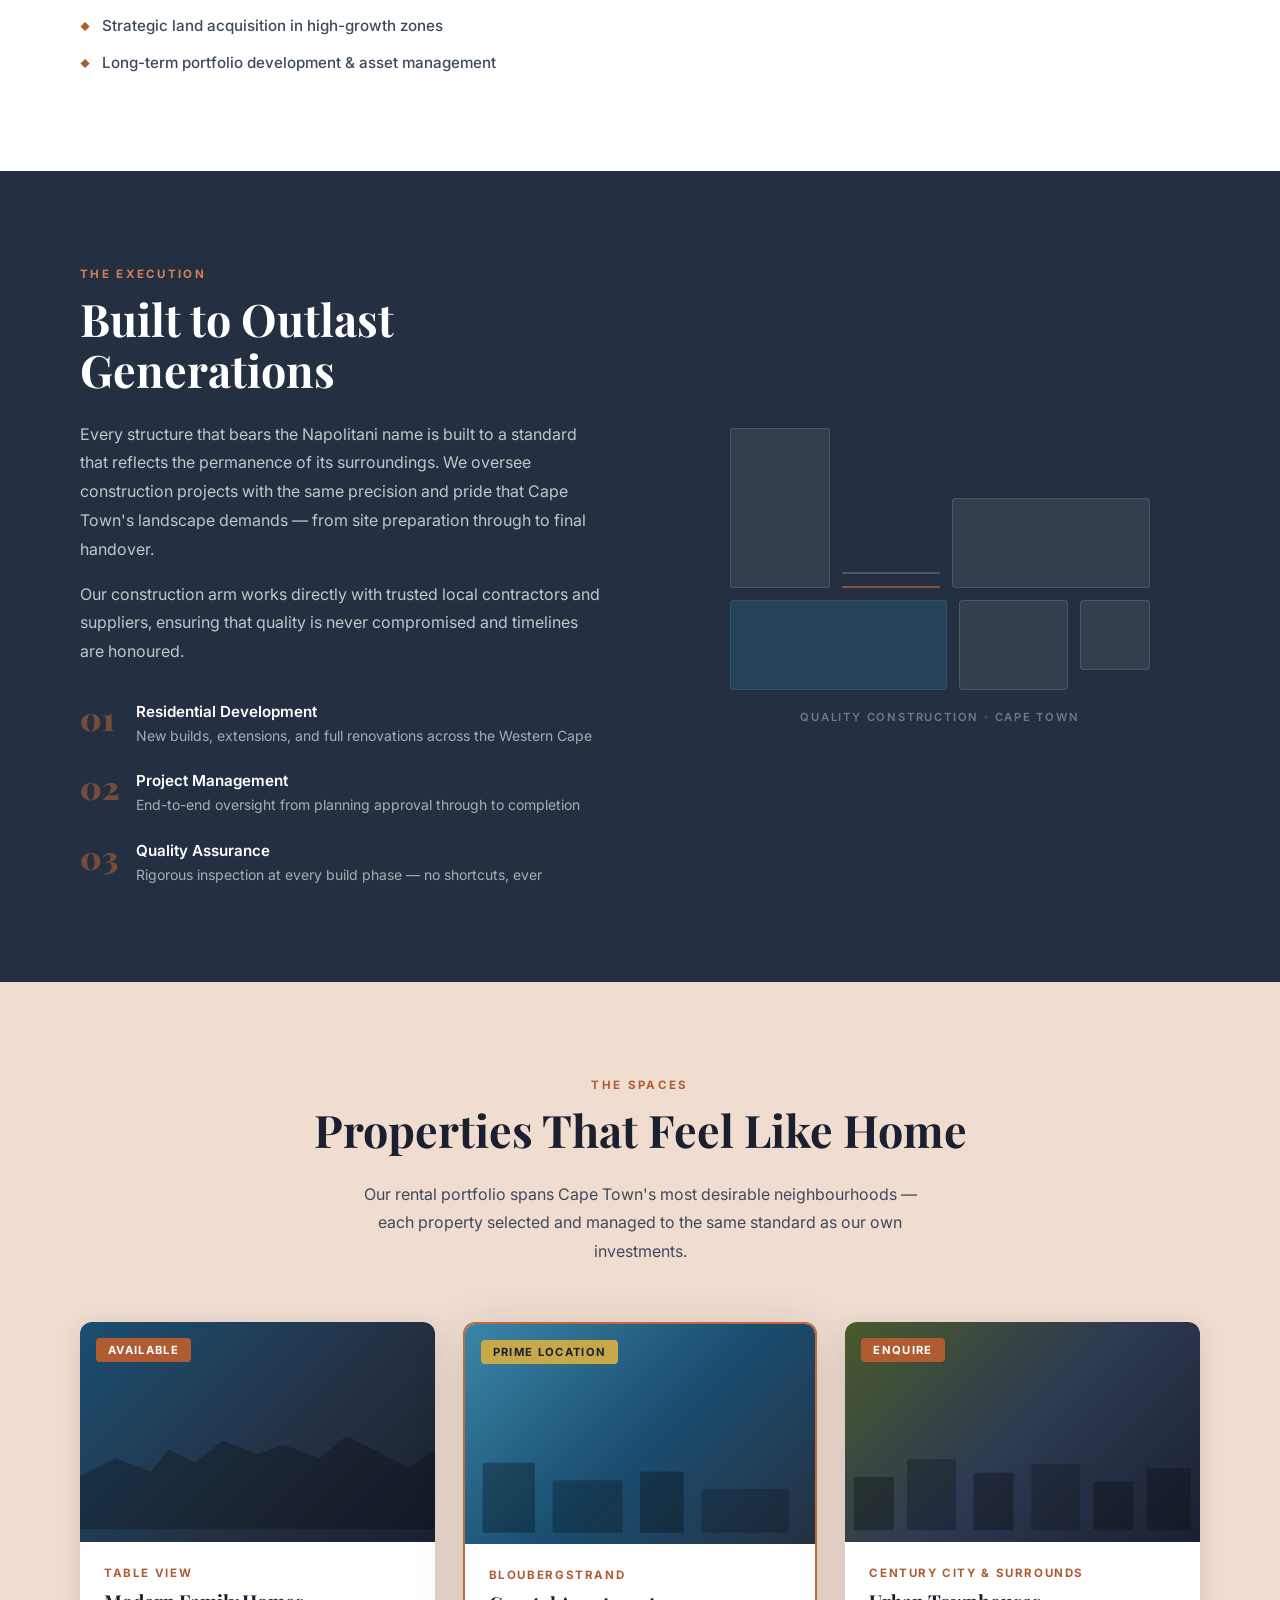
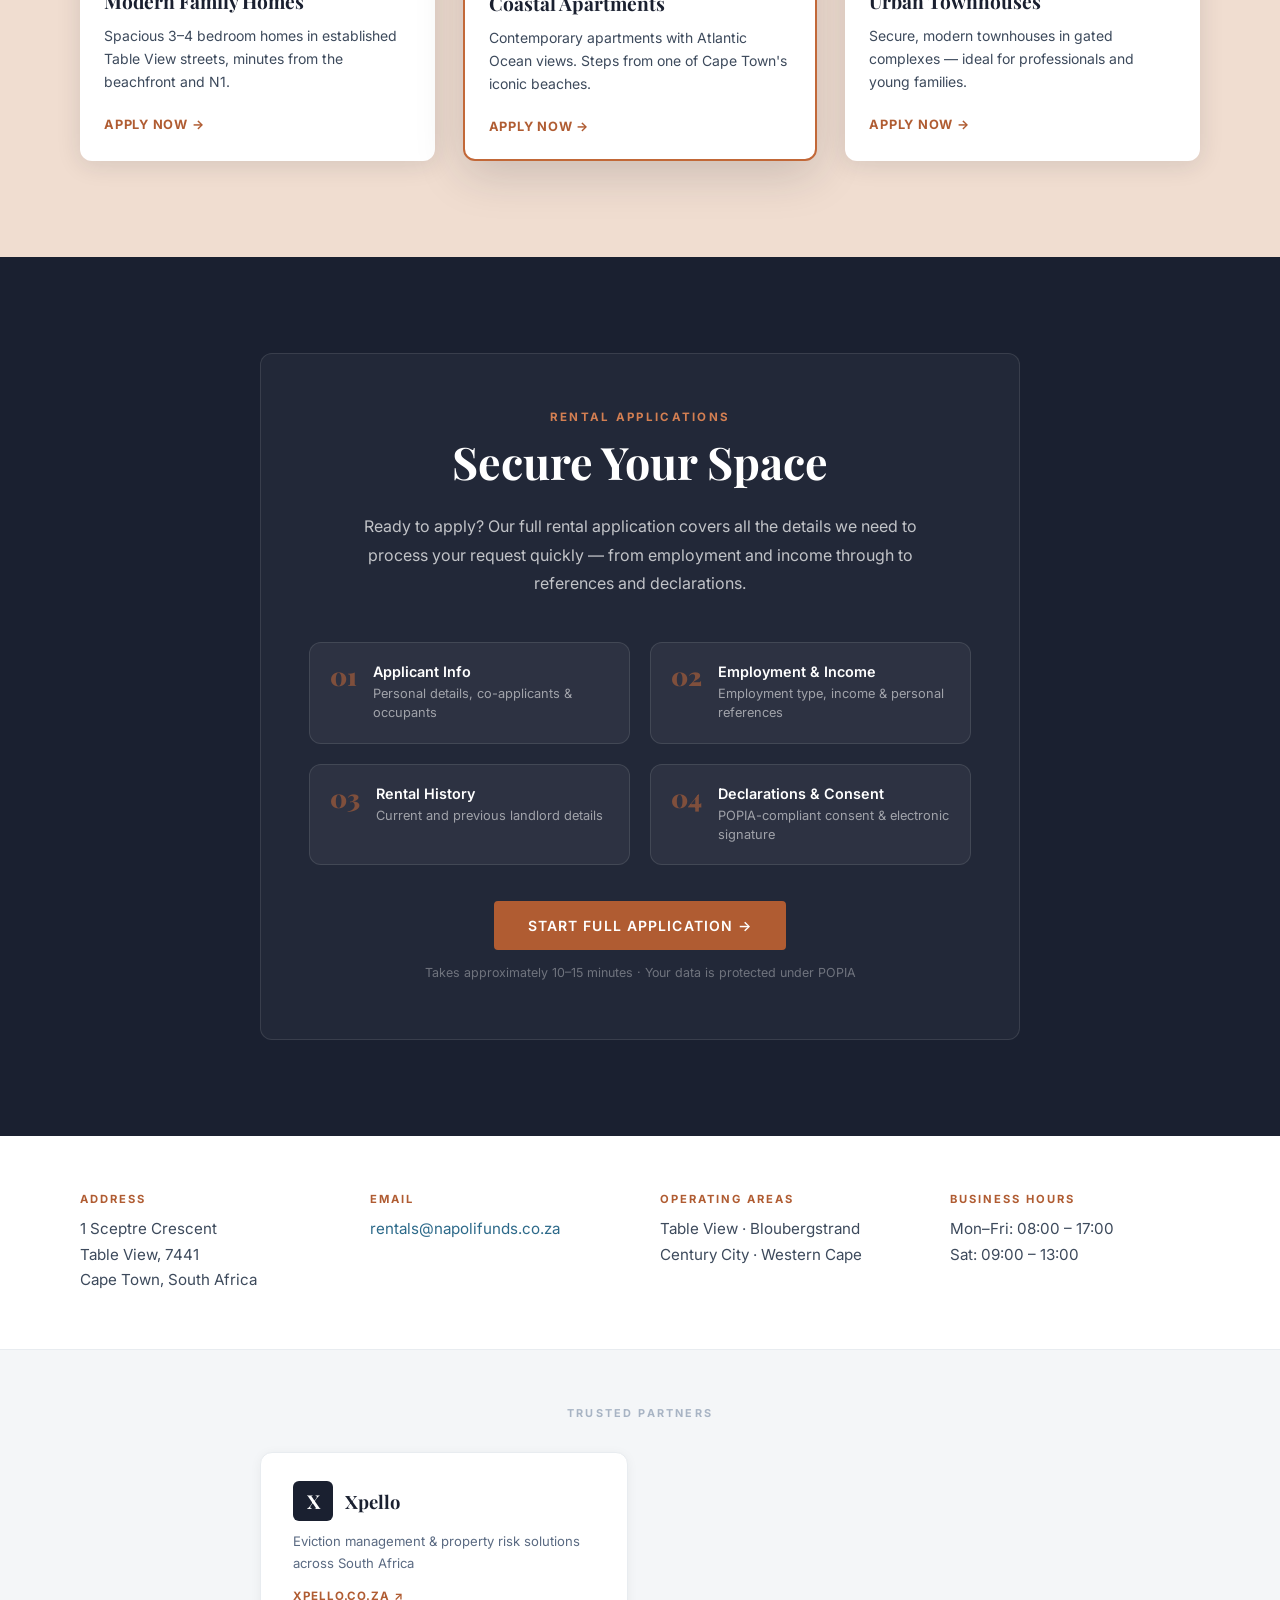
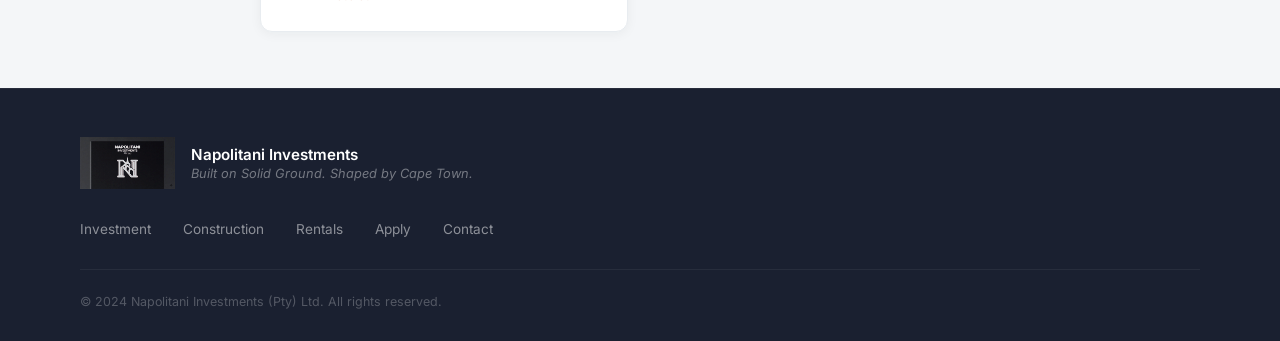
==== commit d7e5dd6c: "Replace text logo mark with real Napolitani Investments logo - Add logo.png to repo - Replace N mark" ====
--- a/index.html
+++ b/index.html
@@ -16,8 +16,7 @@
   <header class="nav" id="nav">
     <div class="nav__inner">
       <a href="#" class="nav__logo">
-        <span class="nav__logo-mark">N</span>
-        <span class="nav__logo-text">Napolitani<br><em>Investments</em></span>
+        <img src="logo.png" alt="Napolitani Investments" class="nav__logo-img" />
       </a>
       <nav class="nav__links">
         <a href="#vision">Investment</a>
@@ -411,7 +410,7 @@
   <footer class="footer">
     <div class="footer__inner">
       <div class="footer__brand">
-        <span class="nav__logo-mark">N</span>
+        <img src="logo.png" alt="Napolitani Investments" class="footer__logo-img" />
         <div>
           <strong>Napolitani Investments</strong>
           <p>Built on Solid Ground. Shaped by Cape Town.</p>
--- a/style.css
+++ b/style.css
@@ -149,6 +149,25 @@
   font-size: 0.8rem;
   opacity: 0.75;
 }
+
+/* Real logo image */
+.nav__logo-img {
+  height: 48px;
+  width: auto;
+  display: block;
+  filter: invert(1) brightness(2);
+  transition: opacity 0.2s;
+}
+.nav__logo-img:hover { opacity: 0.85; }
+
+.footer__logo-img {
+  height: 52px;
+  width: auto;
+  display: block;
+  filter: invert(1) brightness(2);
+  opacity: 0.8;
+}
+
 .nav__links {
   display: flex;
   align-items: center;
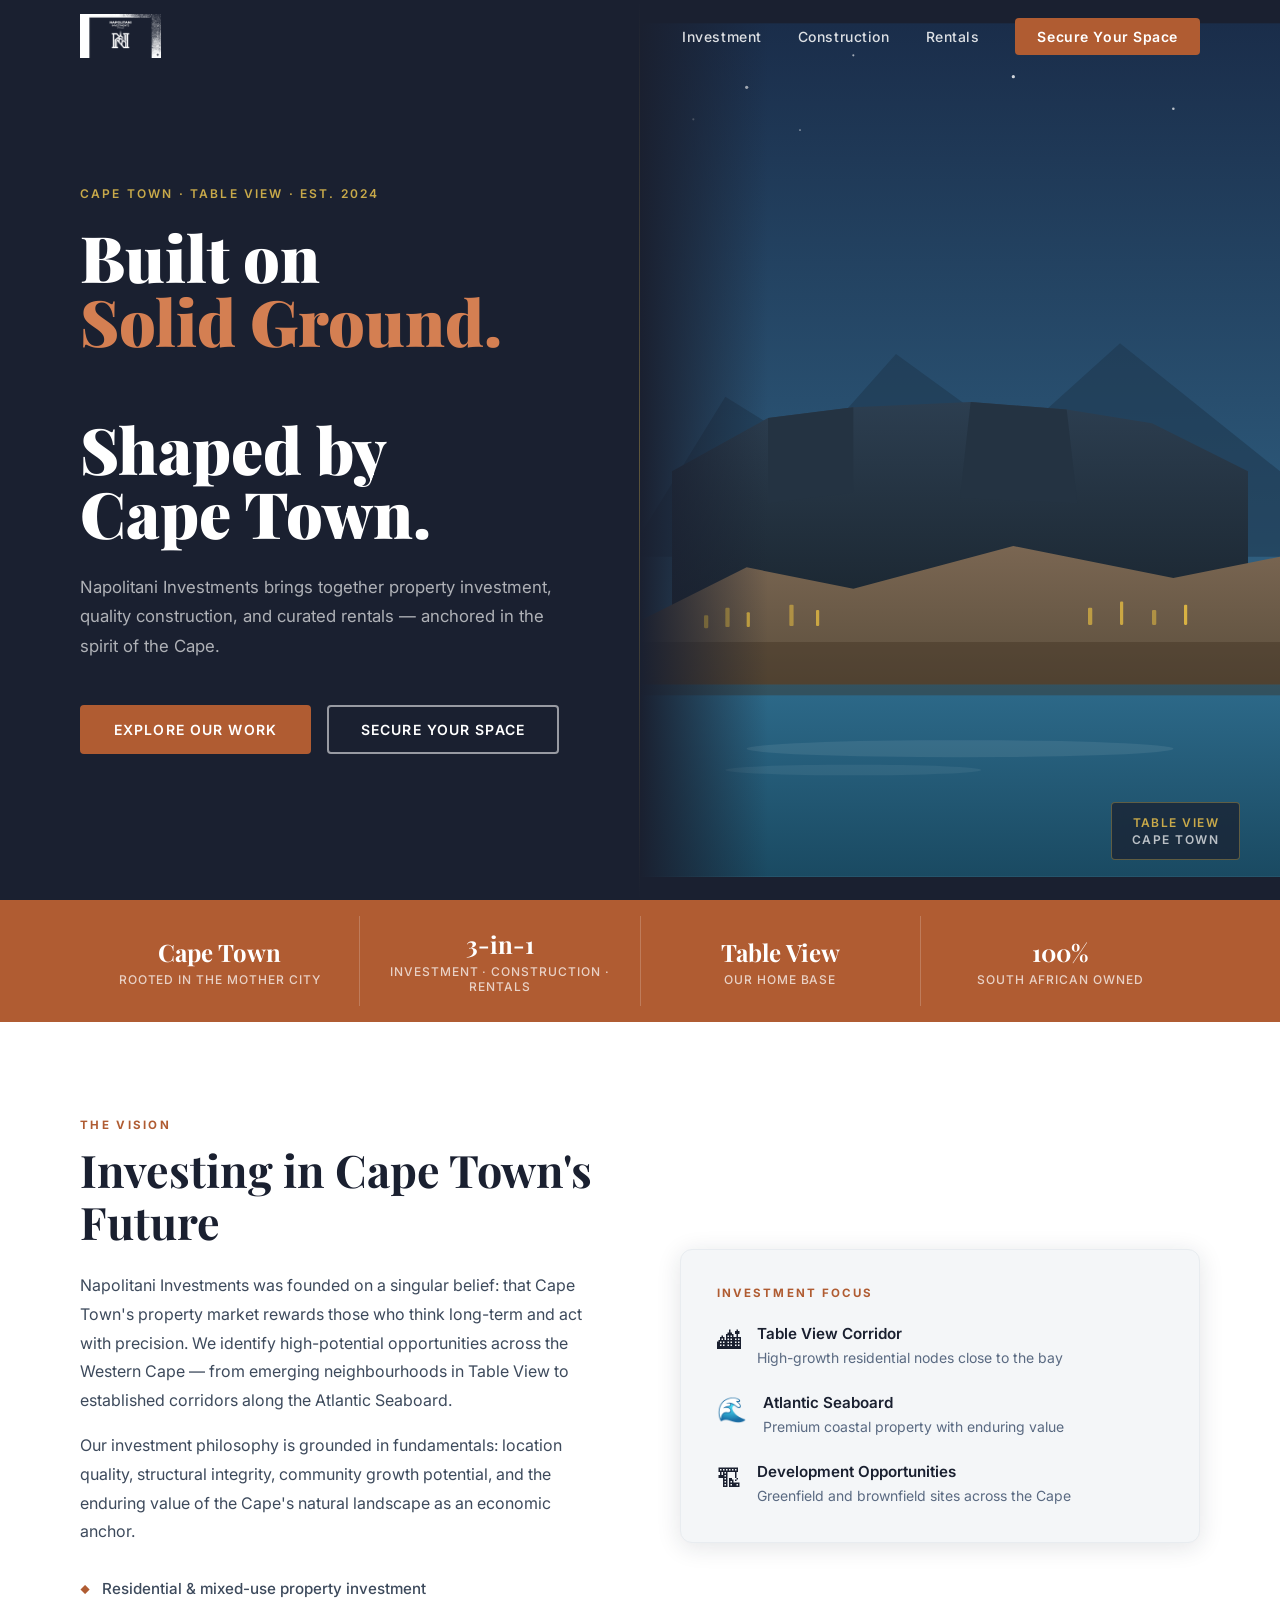
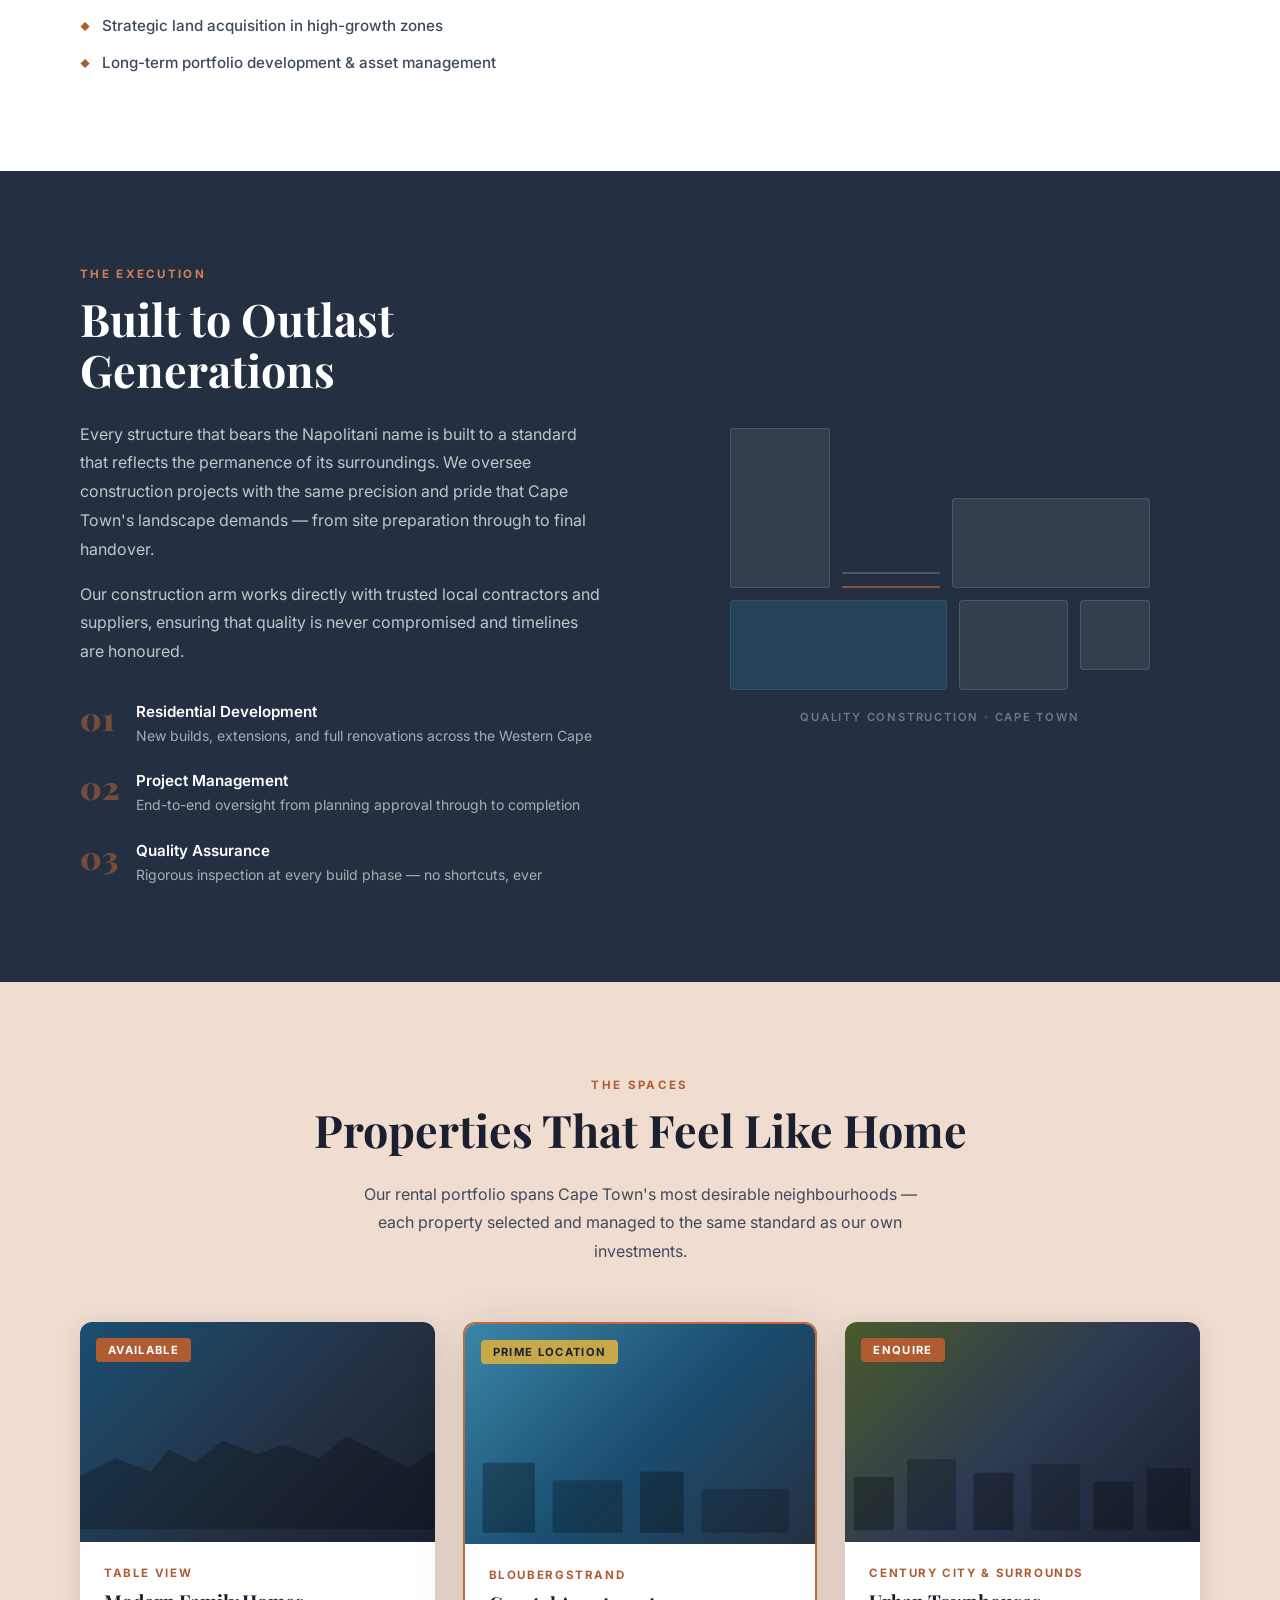
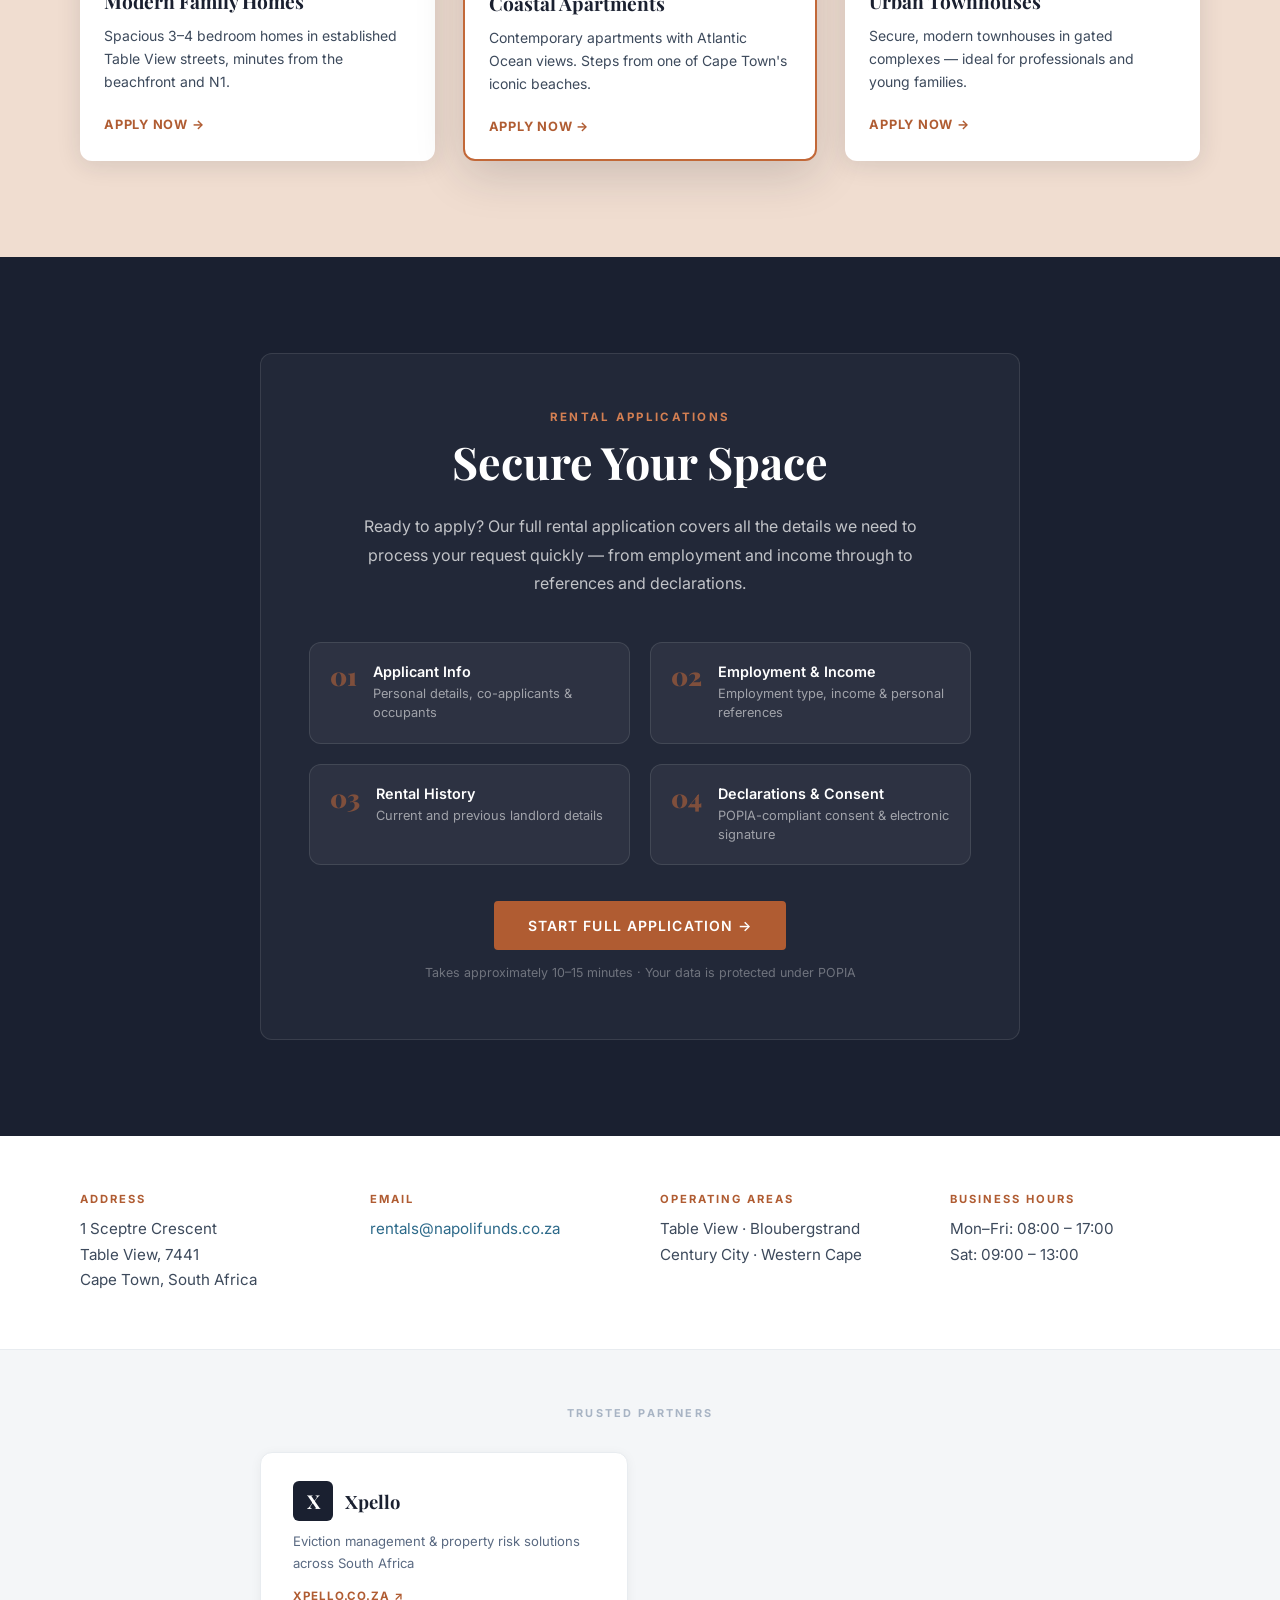
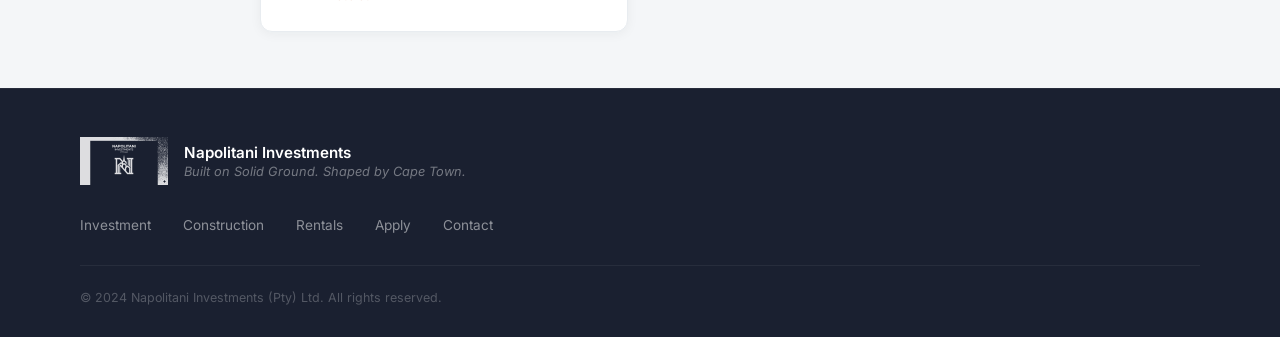
==== commit 8cb38318: "Fix logo rendering on all pages using transparent-background PNG - Generated logo-transparent.png (w" ====
--- a/index.html
+++ b/index.html
@@ -5,6 +5,12 @@
   <meta name="viewport" content="width=device-width, initial-scale=1.0" />
   <title>Napolitani Investments | Built on Solid Ground</title>
   <meta name="description" content="Napolitani Investments — Cape Town's premier property investment, construction, and rental firm rooted in Table View." />
+  <link rel="canonical" href="https://www.napolifunds.co.za/" />
+  <meta property="og:title" content="Napolitani Investments | Built on Solid Ground" />
+  <meta property="og:description" content="Cape Town's premier property investment, construction, and rental firm rooted in Table View." />
+  <meta property="og:url" content="https://www.napolifunds.co.za/" />
+  <meta property="og:type" content="website" />
+  <meta property="og:image" content="https://www.napolifunds.co.za/logo.png" />
   <link rel="stylesheet" href="style.css" />
   <link rel="preconnect" href="https://fonts.googleapis.com" />
   <link rel="preconnect" href="https://fonts.gstatic.com" crossorigin />
@@ -16,7 +22,7 @@
   <header class="nav" id="nav">
     <div class="nav__inner">
       <a href="#" class="nav__logo">
-        <img src="logo.png" alt="Napolitani Investments" class="nav__logo-img" />
+        <img src="logo-transparent.png" alt="Napolitani Investments" class="nav__logo-img" />
       </a>
       <nav class="nav__links">
         <a href="#vision">Investment</a>
@@ -410,7 +416,7 @@
   <footer class="footer">
     <div class="footer__inner">
       <div class="footer__brand">
-        <img src="logo.png" alt="Napolitani Investments" class="footer__logo-img" />
+        <img src="logo-transparent.png" alt="Napolitani Investments" class="footer__logo-img" />
         <div>
           <strong>Napolitani Investments</strong>
           <p>Built on Solid Ground. Shaped by Cape Town.</p>
--- a/style.css
+++ b/style.css
@@ -152,20 +152,24 @@
 
 /* Real logo image */
 .nav__logo-img {
+  height: 44px;
+  width: auto;
+  max-width: 150px;
+  display: block;
+  object-fit: contain;
+  filter: brightness(0) invert(1);
+  transition: opacity 0.2s;
+}
+.nav__logo-img:hover { opacity: 0.85; }
+
+.footer__logo-img {
   height: 48px;
   width: auto;
+  max-width: 140px;
   display: block;
-  filter: invert(1) brightness(2);
-  transition: opacity 0.2s;
-}
-.nav__logo-img:hover { opacity: 0.85; }
-
-.footer__logo-img {
-  height: 52px;
-  width: auto;
-  display: block;
-  filter: invert(1) brightness(2);
-  opacity: 0.8;
+  object-fit: contain;
+  filter: brightness(0) invert(1);
+  opacity: 0.85;
 }
 
 .nav__links {
@@ -1052,63 +1056,158 @@
 /* ══════════════════════════════════════════
    RESPONSIVE
 ══════════════════════════════════════════ */
+/* ── Tablet landscape (≤1024px) ── */
 @media (max-width: 1024px) {
   :root { --section-pad: 72px; }
 
-  .hero { grid-template-columns: 1fr; }
-  .hero__left { padding: 140px 40px 60px; text-align: center; }
+  /* Hero: single column, center content */
+  .hero { grid-template-columns: 1fr; min-height: auto; }
+  .hero__left { padding: 130px 48px 72px; text-align: center; }
   .hero__left::before { display: none; }
-  .hero__sub { max-width: 100%; margin-inline: auto; }
+  .hero__sub { max-width: 560px; margin-inline: auto; }
   .hero__actions { justify-content: center; }
   .hero__right { display: none; }
 
-  .section__inner--split {
-    grid-template-columns: 1fr;
-    gap: 56px;
-  }
+  /* Sections: single column */
+  .section__inner--split { grid-template-columns: 1fr; gap: 48px; }
   .section__inner--reverse { direction: ltr; }
 
-  .property-grid { grid-template-columns: 1fr 1fr; }
+  /* Investment visual card: full width */
+  .section__visual--investment { max-width: 540px; margin: 0 auto; }
+
+  /* Construction graphic: smaller */
+  .construction-graphic { max-width: 340px; margin: 0 auto; }
+
+  /* Rentals: 2-column grid */
+  .property-grid { grid-template-columns: 1fr 1fr; gap: 20px; }
   .property-card--featured { transform: none; }
 
+  /* Apply form */
+  .apply-frame { padding: 40px 36px; }
+
+  /* Contact */
   .contact-grid { grid-template-columns: 1fr 1fr; gap: 32px; }
-}
-
+
+  /* Partners */
+  .partners__grid { grid-template-columns: 1fr 1fr; }
+}
+
+/* ── Tablet portrait (≤768px) ── */
 @media (max-width: 768px) {
   :root { --section-pad: 56px; }
 
+  /* Nav */
   .nav__links { display: none; }
   .nav__burger { display: flex; }
-  .nav__inner { padding: 0 20px; }
-
-  .hero__left { padding: 120px 24px 56px; }
-  .hero__headline { font-size: 2.8rem; }
-
-  .stats__inner {
-    flex-wrap: wrap;
-    justify-content: center;
-  }
-  .stats__item { min-width: 45%; }
+  .nav__inner { padding: 0 20px; height: 64px; }
+  .nav__logo-img { height: 38px; }
+
+  /* Hero */
+  .hero__left { padding: 100px 24px 56px; }
+  .hero__headline { font-size: clamp(2.2rem, 8vw, 3rem); }
+  .hero__eyebrow { font-size: 0.68rem; }
+  .hero__sub { font-size: 0.95rem; }
+  .hero__actions { gap: 12px; }
+
+  /* Stats */
+  .stats__inner { flex-wrap: wrap; justify-content: center; padding: 0 20px; }
+  .stats__item { flex: 0 0 48%; min-width: 140px; padding: 20px 12px; }
   .stats__divider { display: none; }
-
-  .section__inner { padding: 0 24px; }
-  .section__inner--split { gap: 40px; }
-
+  .stats__num { font-size: 1.2rem; }
+
+  /* Sections */
+  .section__inner { padding: 0 20px; }
+  .section__inner--split { gap: 36px; }
+  .section__heading { font-size: clamp(1.6rem, 6vw, 2.2rem); }
+  .section__body { font-size: 0.9rem; }
+
+  /* Investment card */
+  .visual-card--primary { padding: 24px; }
+  .visual-card__item { gap: 12px; }
+
+  /* Construction pillars */
+  .pillars { gap: 18px; }
+  .pillar { gap: 14px; }
+  .pillar__num { font-size: 1.5rem; width: 28px; }
+
+  /* Rentals: single column */
+  .property-grid { grid-template-columns: 1fr; max-width: 440px; margin-inline: auto; }
+  .property-card--featured { transform: none; border-width: 2px; }
+  .property-card__image { height: 200px; }
+
+  /* Apply form */
   .apply-form__row--split { grid-template-columns: 1fr; }
-  .apply-frame { padding: 36px 24px; }
-
-  .property-grid { grid-template-columns: 1fr; }
-  .property-card--featured { transform: none; border-width: 2px; }
-
-  .contact-grid { grid-template-columns: 1fr; gap: 28px; }
-
-  .footer__nav { gap: 6px 20px; }
-}
-
+  .apply-frame { padding: 28px 20px; }
+  .apply-frame__header { margin-bottom: 28px; }
+
+  /* Contact */
+  .contact-grid { grid-template-columns: 1fr 1fr; gap: 24px; }
+
+  /* Partners */
+  .partners__grid { grid-template-columns: 1fr; max-width: 400px; }
+  .partners__inner { padding: 0 20px; }
+
+  /* Footer */
+  .footer__inner { padding: 0 20px; }
+  .footer__nav { gap: 6px 16px; }
+  .footer__brand { gap: 12px; }
+  .footer__logo-img { height: 40px; }
+}
+
+/* ── Mobile (≤480px) ── */
 @media (max-width: 480px) {
-  .hero__headline { font-size: 2.2rem; }
-  .hero__actions { flex-direction: column; }
-  .hero__actions .btn { text-align: center; }
-
-  .stats__item { min-width: 100%; }
-}
+  :root { --section-pad: 48px; }
+
+  /* Nav */
+  .nav__inner { padding: 0 16px; }
+  .nav__logo-img { height: 34px; }
+  .nav__mobile { padding: 12px 20px 20px; }
+
+  /* Hero */
+  .hero__left { padding: 90px 20px 48px; }
+  .hero__headline { font-size: clamp(1.9rem, 10vw, 2.4rem); line-height: 1.05; }
+  .hero__sub { font-size: 0.88rem; }
+  .hero__actions { flex-direction: column; align-items: stretch; }
+  .hero__actions .btn { text-align: center; width: 100%; }
+
+  /* Stats: full width items */
+  .stats__item { flex: 0 0 100%; }
+  .stats__num { font-size: 1.1rem; }
+
+  /* Sections */
+  .section__inner { padding: 0 16px; }
+  .section__heading { font-size: clamp(1.5rem, 8vw, 2rem); }
+
+  /* Feature list */
+  .feature-list { gap: 10px; }
+
+  /* Investment card */
+  .visual-card--primary { padding: 20px 16px; }
+  .vc-icon { font-size: 1.2rem; }
+
+  /* Construction blocks */
+  .cg__block { height: 70px; }
+  .cg__block--tall { height: 120px; }
+
+  /* Rentals */
+  .property-grid { max-width: 100%; }
+  .property-card__image { height: 180px; }
+
+  /* Apply form */
+  .apply-frame { padding: 24px 16px; }
+  .apply-form__group label { font-size: 0.7rem; }
+  .apply-form__group input,
+  .apply-form__group select,
+  .apply-form__group textarea { font-size: 0.875rem; padding: 12px 14px; }
+
+  /* Contact */
+  .contact-grid { grid-template-columns: 1fr; gap: 20px; }
+
+  /* Partners */
+  .partner-card { padding: 20px; }
+
+  /* Footer */
+  .footer__inner { gap: 24px; }
+  .footer__copy { font-size: 0.72rem; }
+  .footer__nav a { font-size: 0.8rem; }
+}
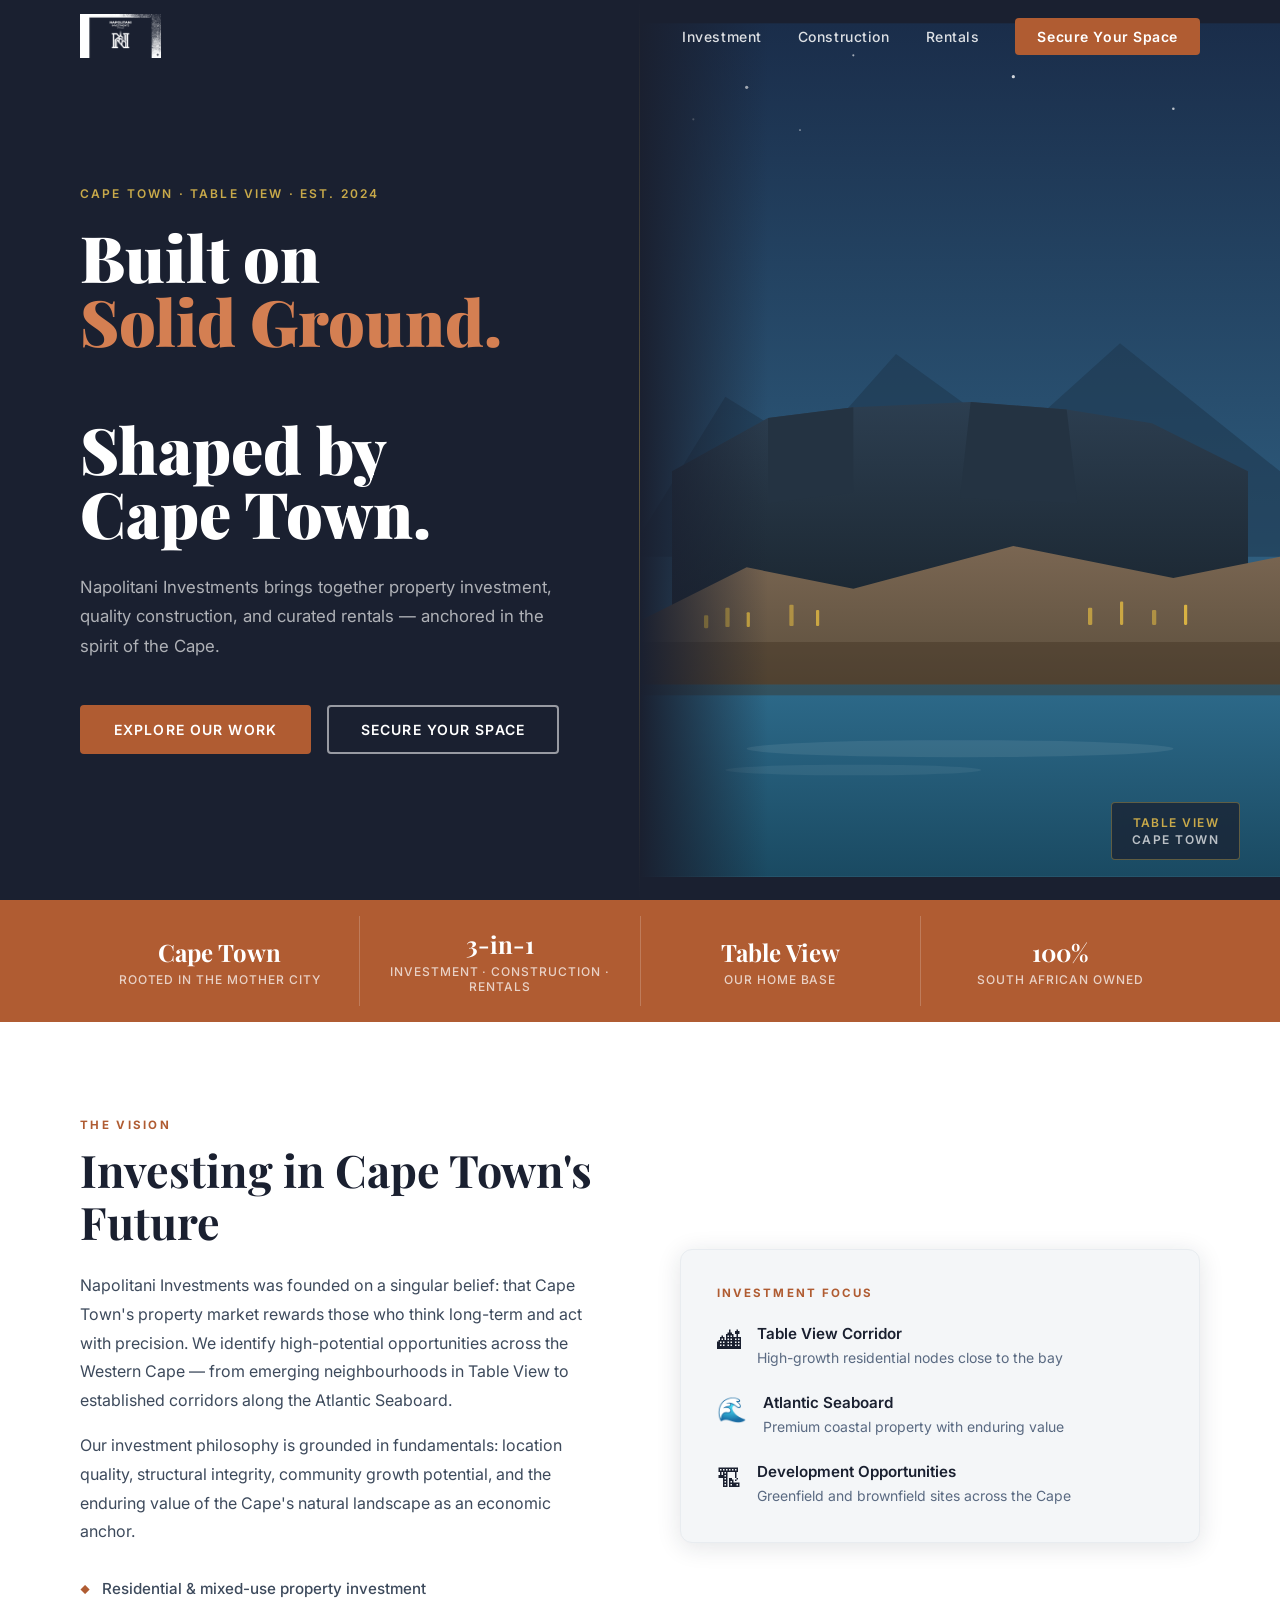
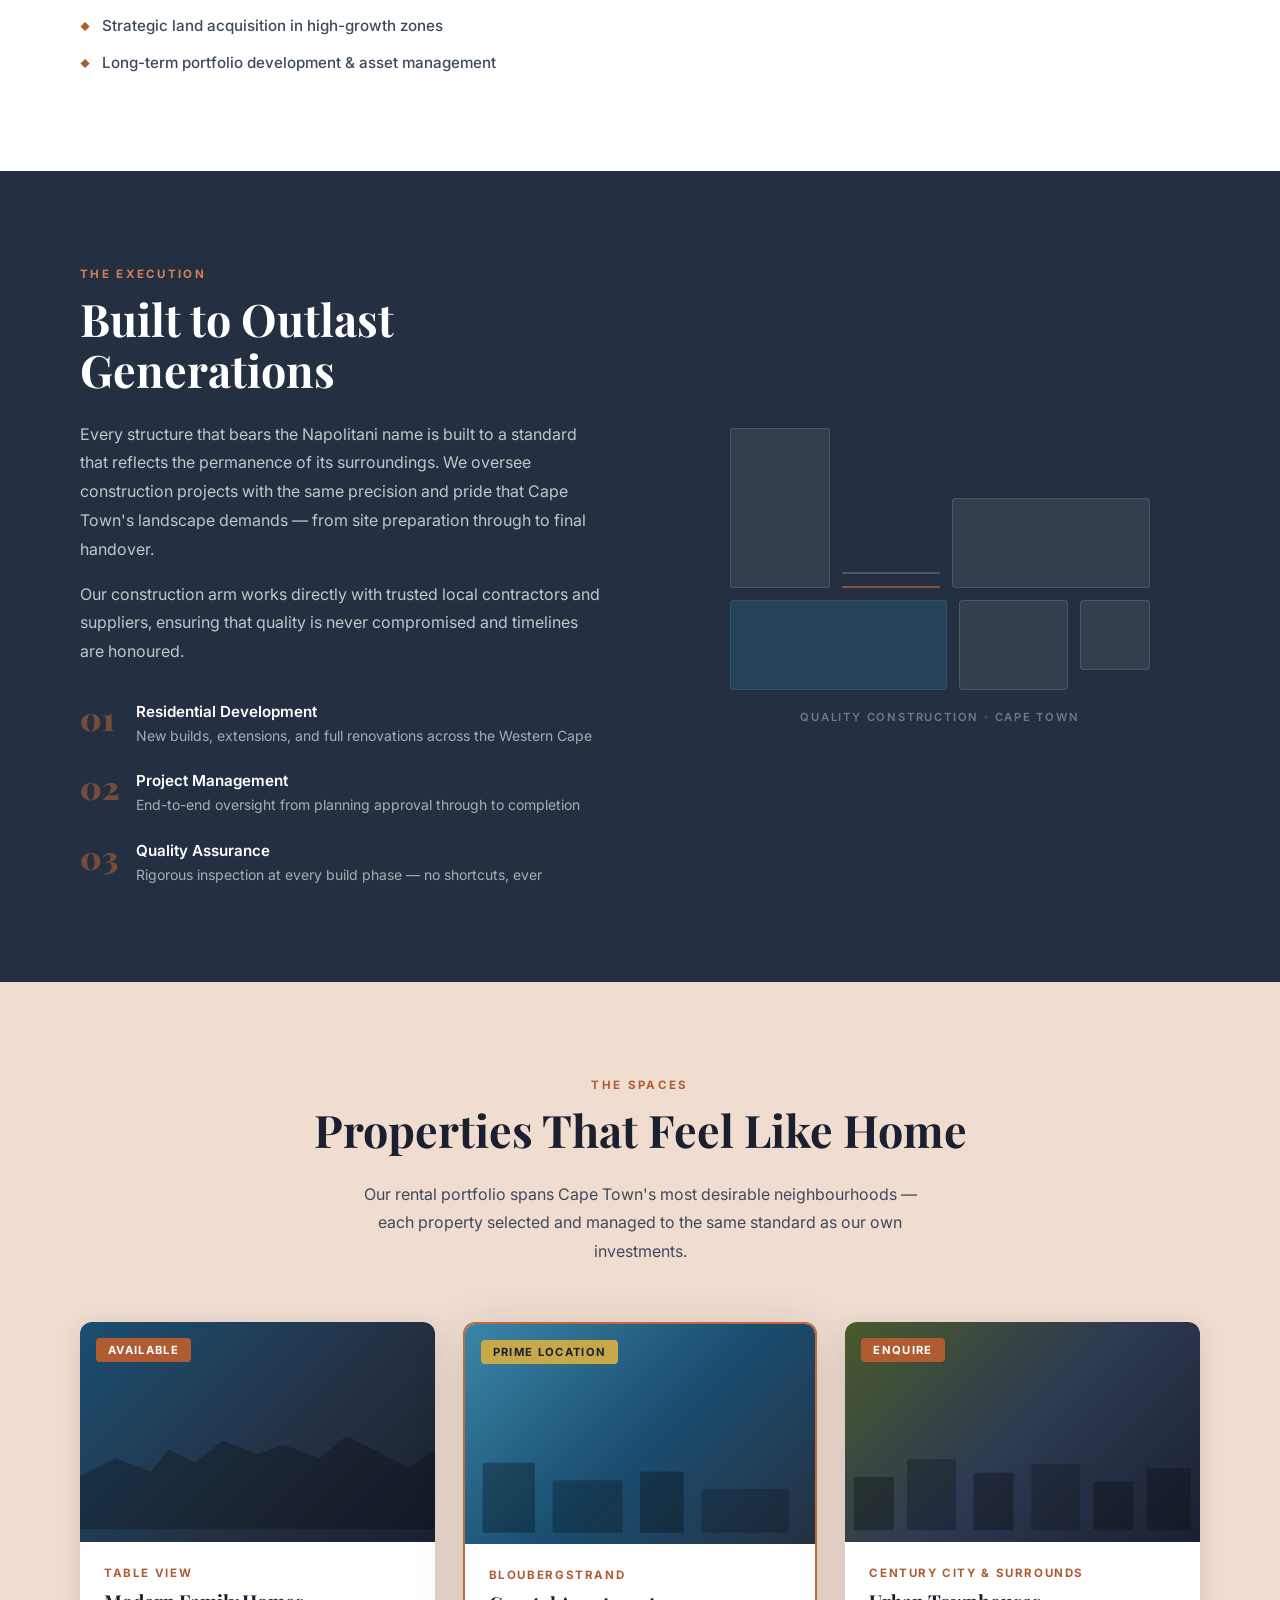
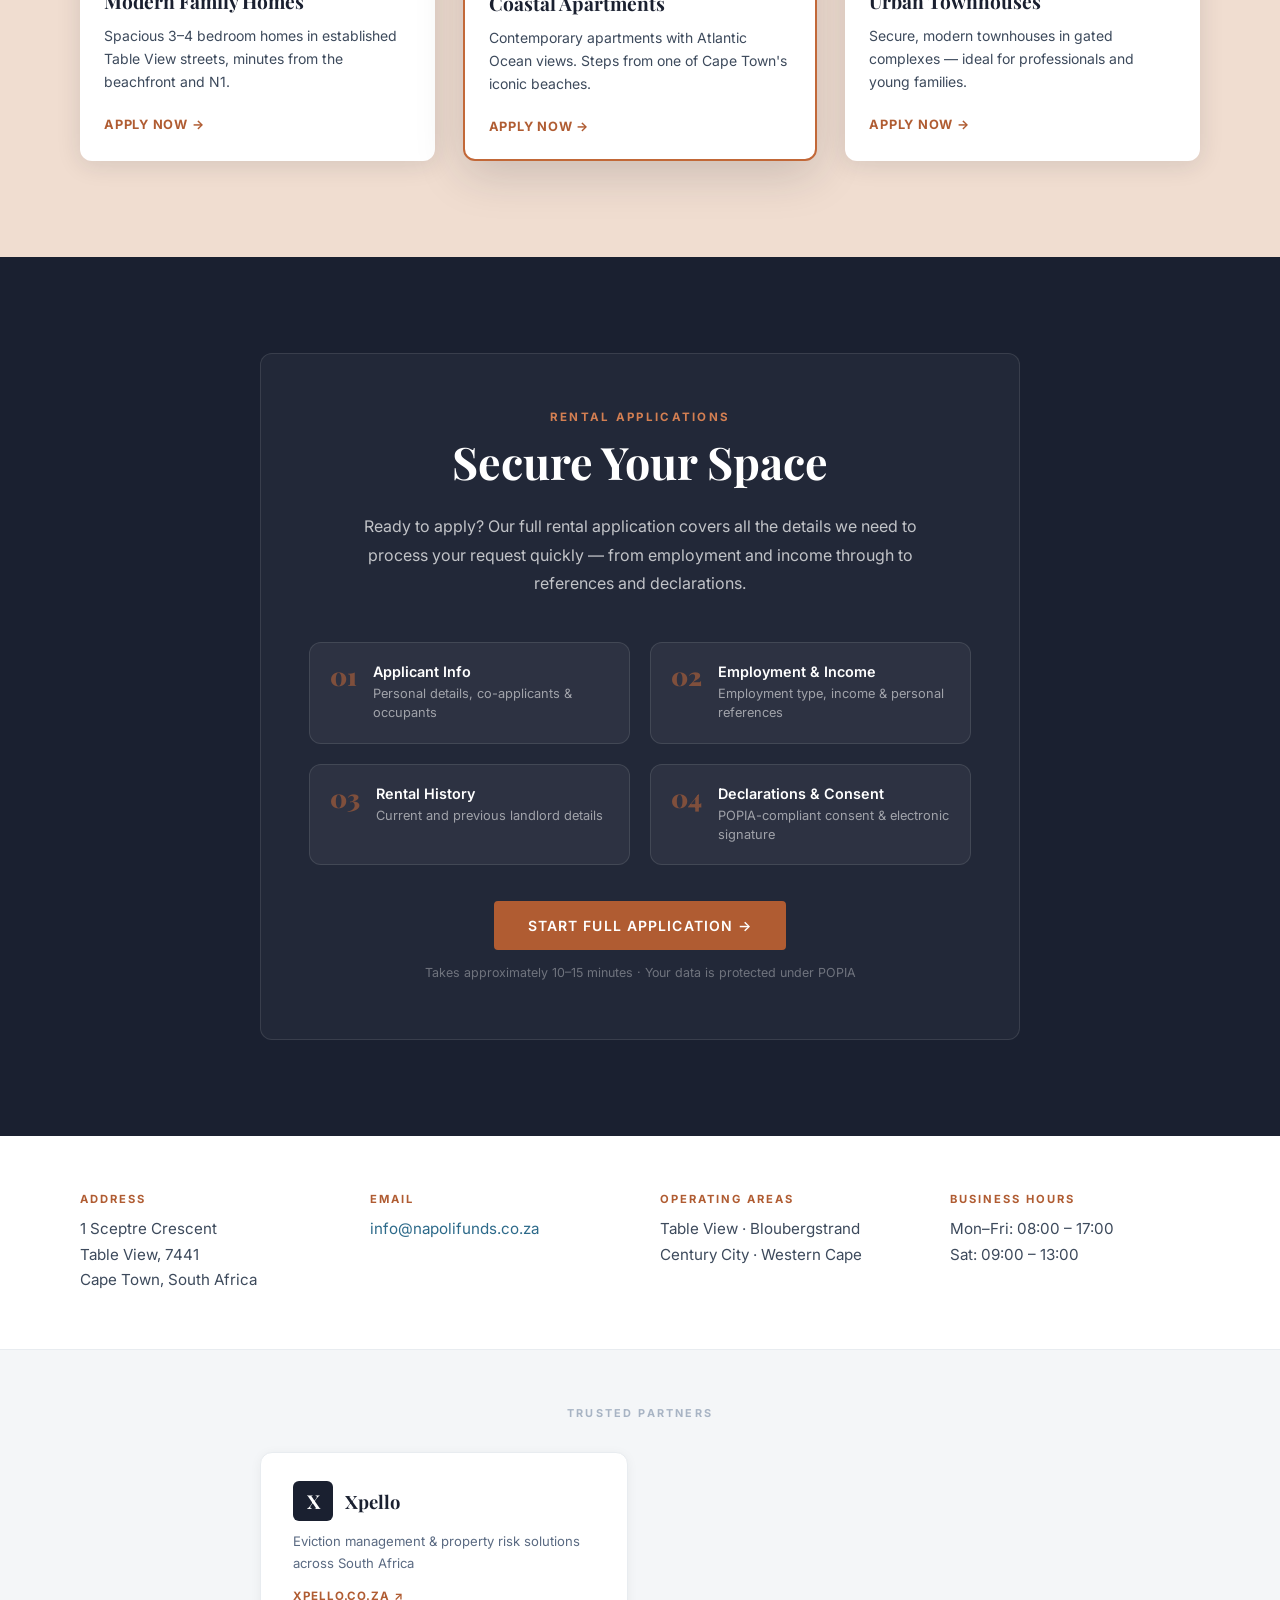
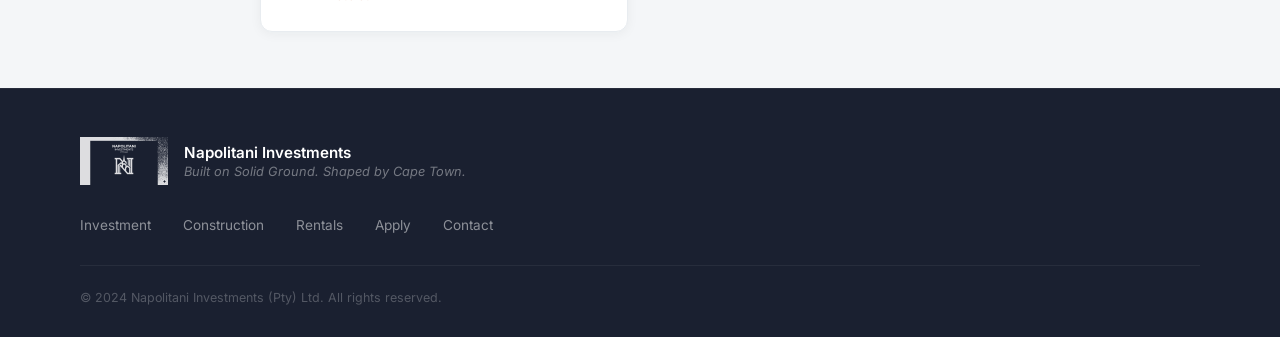
==== commit 11175412: "Change contact email to info@napolifunds.co.za Co-Authored-By: Claude Sonnet 4.6 <noreply@anthropic." ====
--- a/index.html
+++ b/index.html
@@ -381,7 +381,7 @@
         </div>
         <div class="contact-block">
           <p class="contact-block__label">Email</p>
-          <a href="mailto:rentals@napolifunds.co.za" class="contact-block__value contact-block__link">rentals@napolifunds.co.za</a>
+          <a href="mailto:info@napolifunds.co.za" class="contact-block__value contact-block__link">info@napolifunds.co.za</a>
         </div>
         <div class="contact-block">
           <p class="contact-block__label">Operating Areas</p>
@@ -427,7 +427,7 @@
         <a href="#construction">Construction</a>
         <a href="#rentals">Rentals</a>
         <a href="#apply">Apply</a>
-        <a href="mailto:rentals@napolifunds.co.za">Contact</a>
+        <a href="mailto:info@napolifunds.co.za">Contact</a>
       </nav>
       <p class="footer__copy">&copy; 2024 Napolitani Investments (Pty) Ltd. All rights reserved.</p>
     </div>
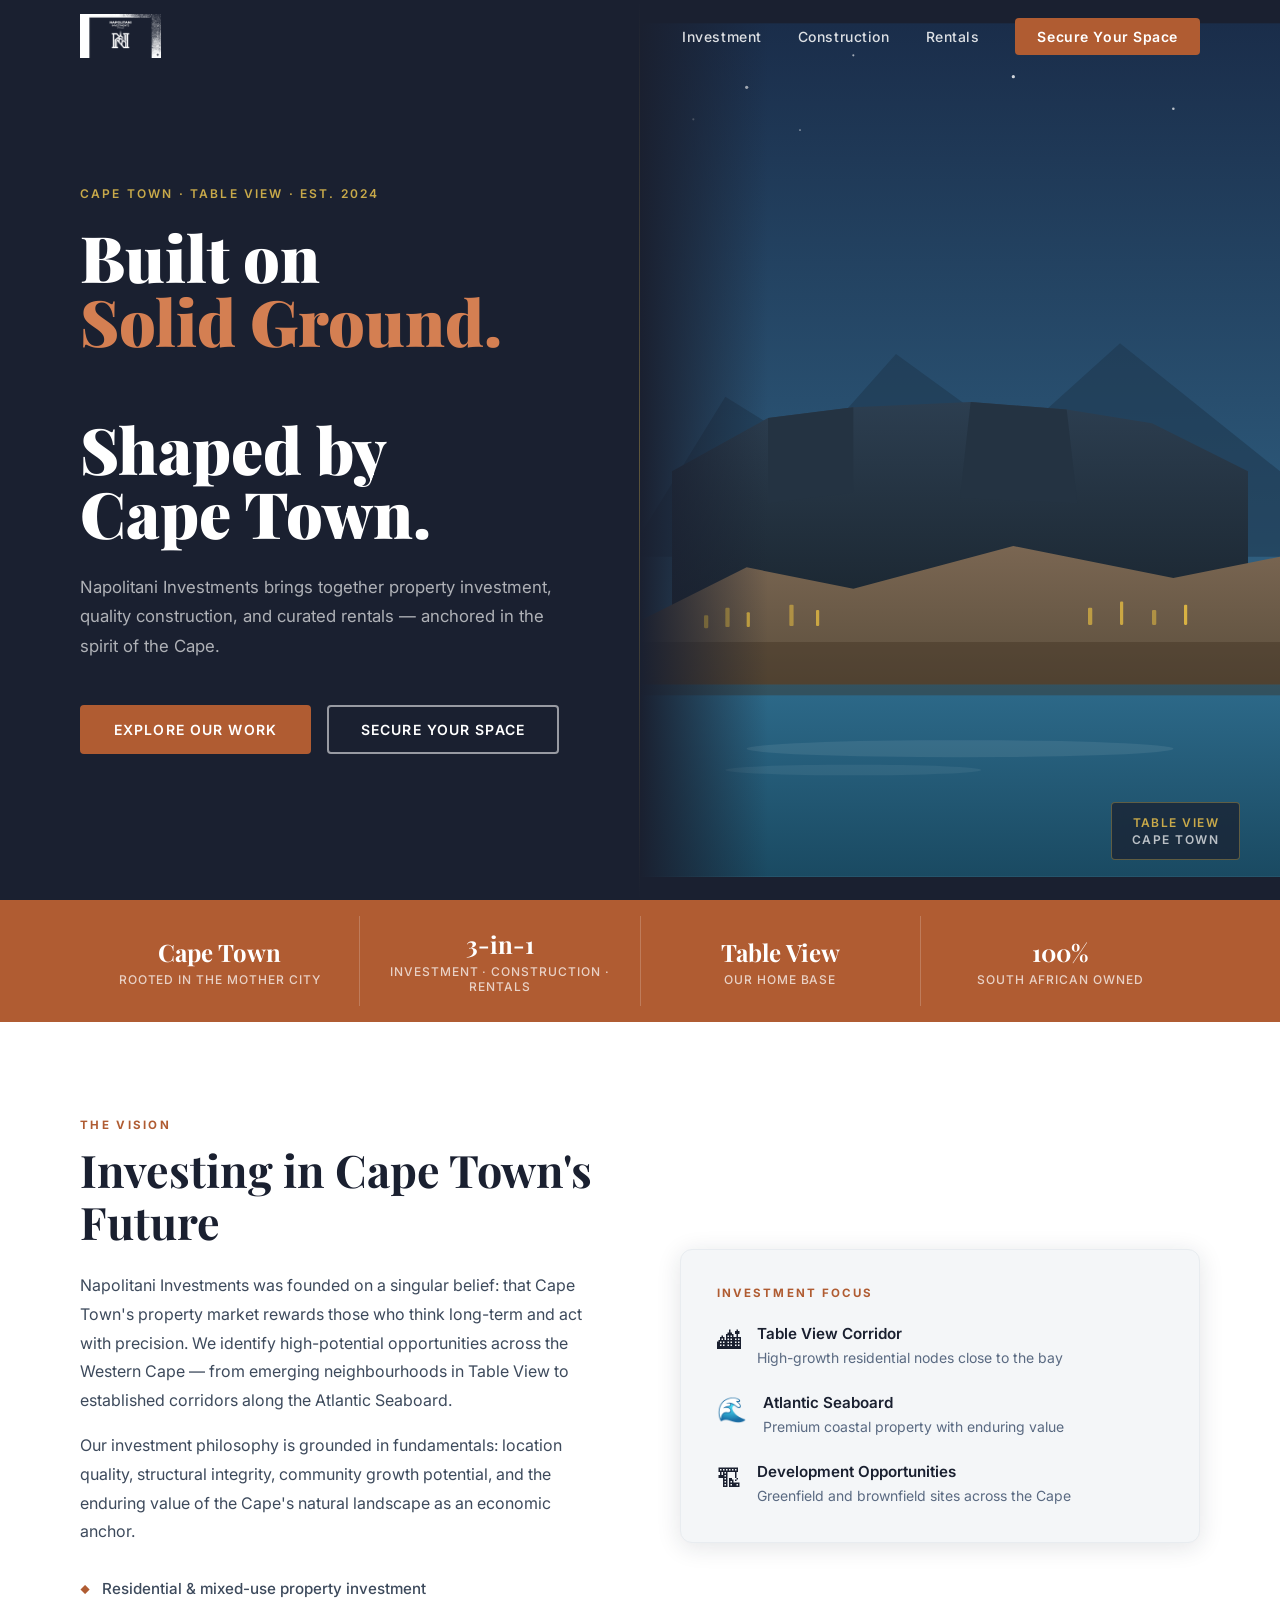
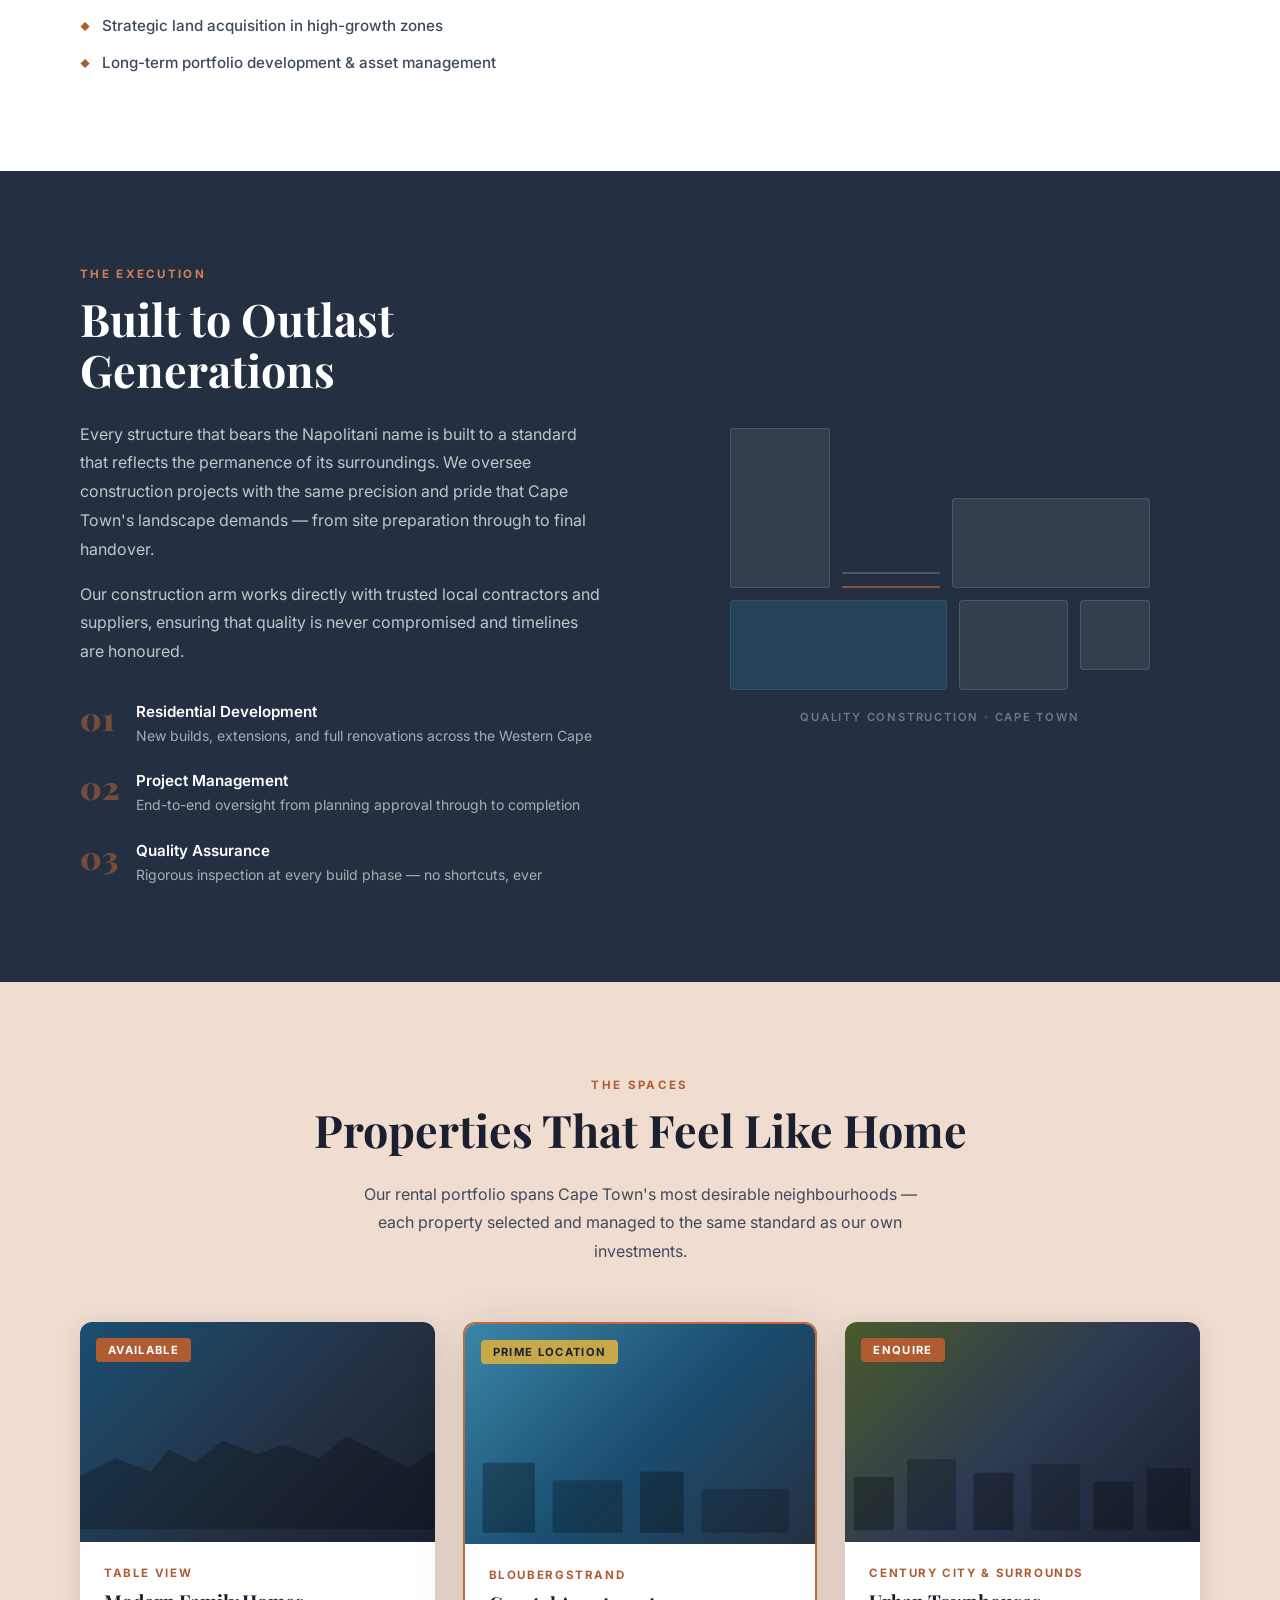
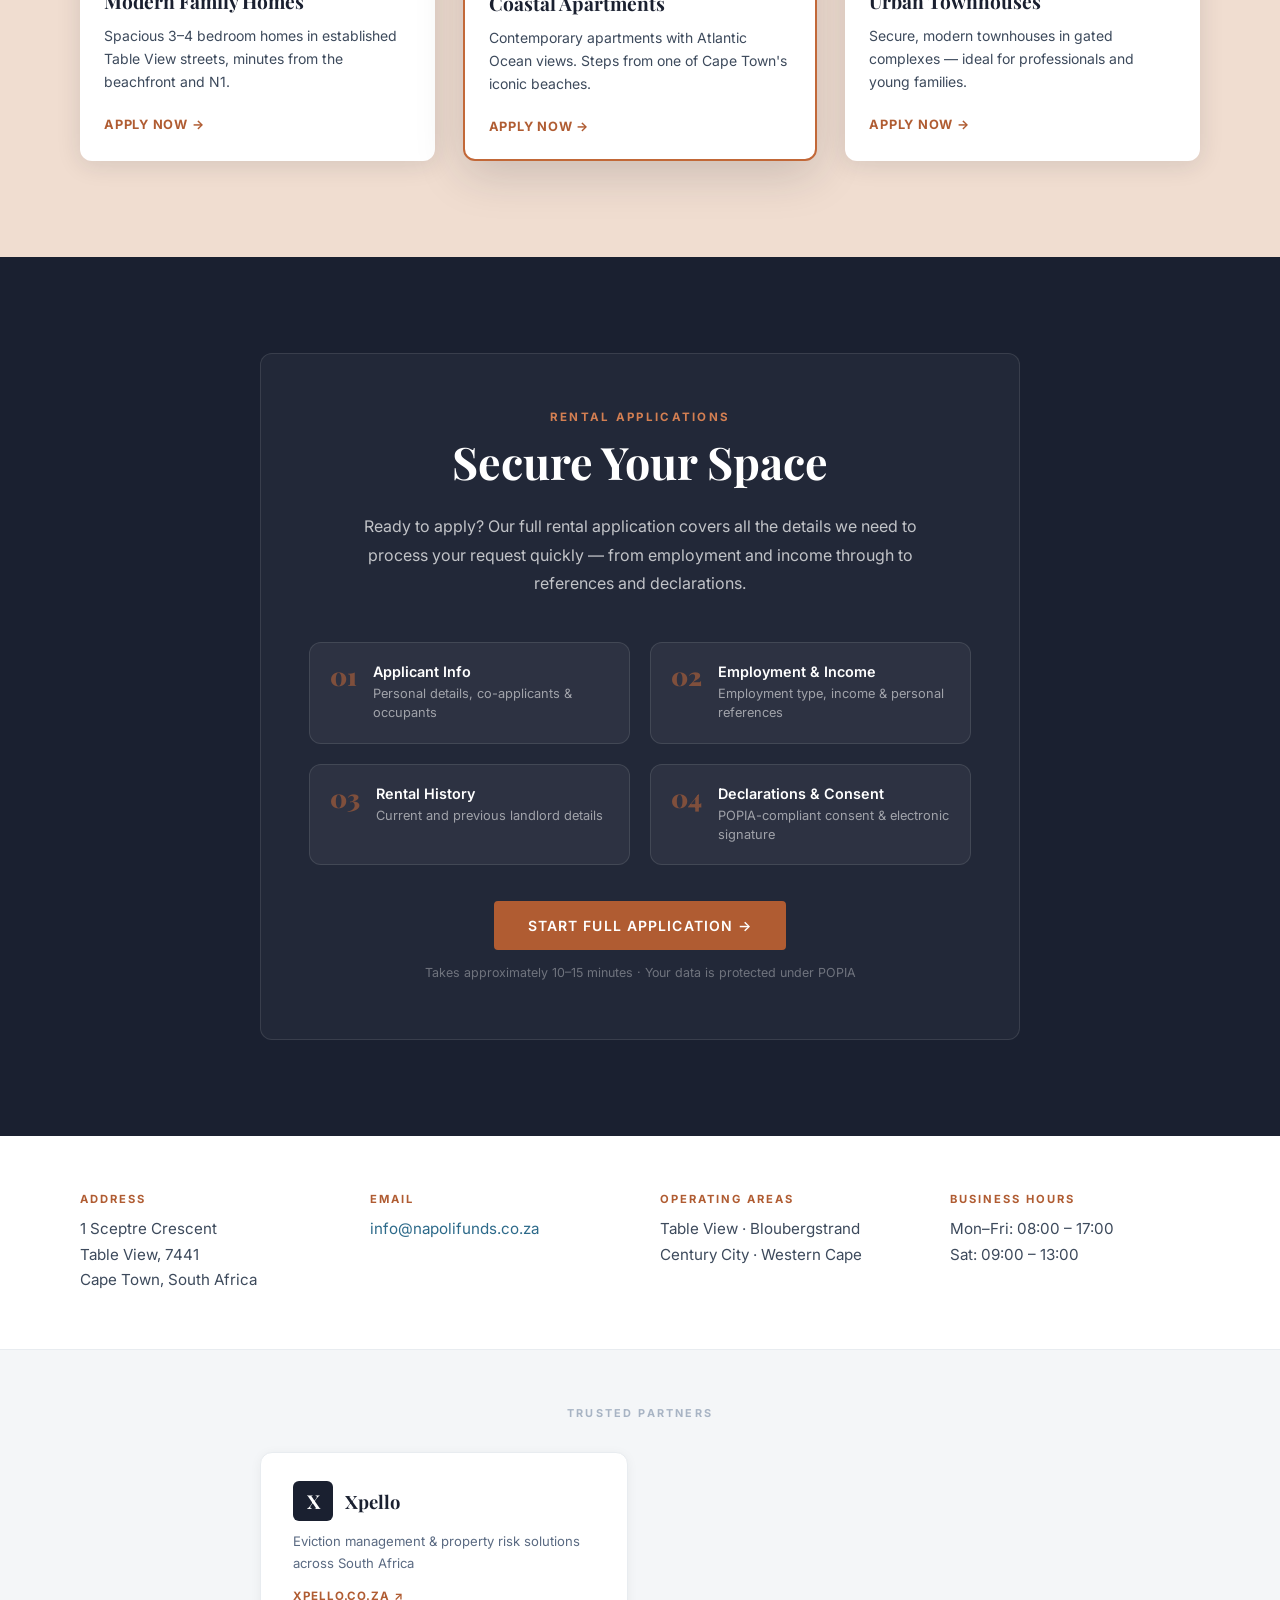
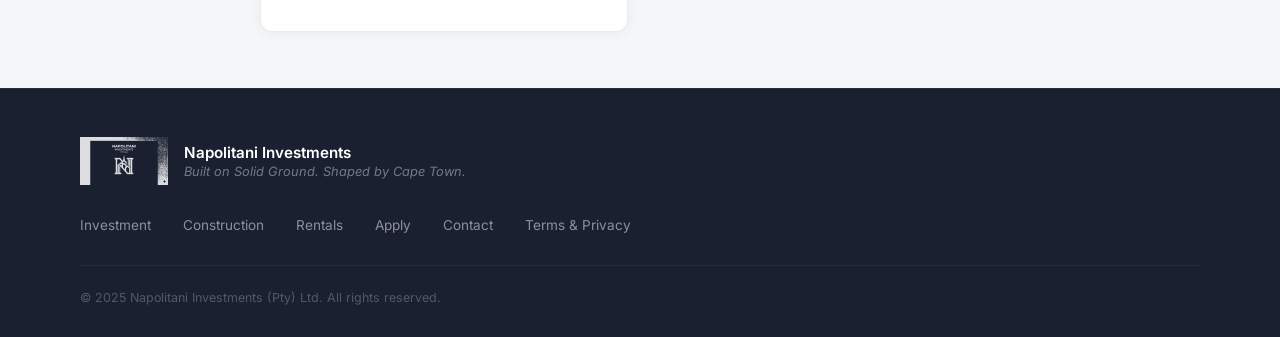
==== commit 1a954dc4: "Add T&C gate and full legal document page - New terms.html: all 4 legal documents formatted with tab" ====
--- a/index.html
+++ b/index.html
@@ -428,8 +428,9 @@
         <a href="#rentals">Rentals</a>
         <a href="#apply">Apply</a>
         <a href="mailto:info@napolifunds.co.za">Contact</a>
+        <a href="terms.html">Terms &amp; Privacy</a>
       </nav>
-      <p class="footer__copy">&copy; 2024 Napolitani Investments (Pty) Ltd. All rights reserved.</p>
+      <p class="footer__copy">&copy; 2025 Napolitani Investments (Pty) Ltd. All rights reserved.</p>
     </div>
   </footer>
 
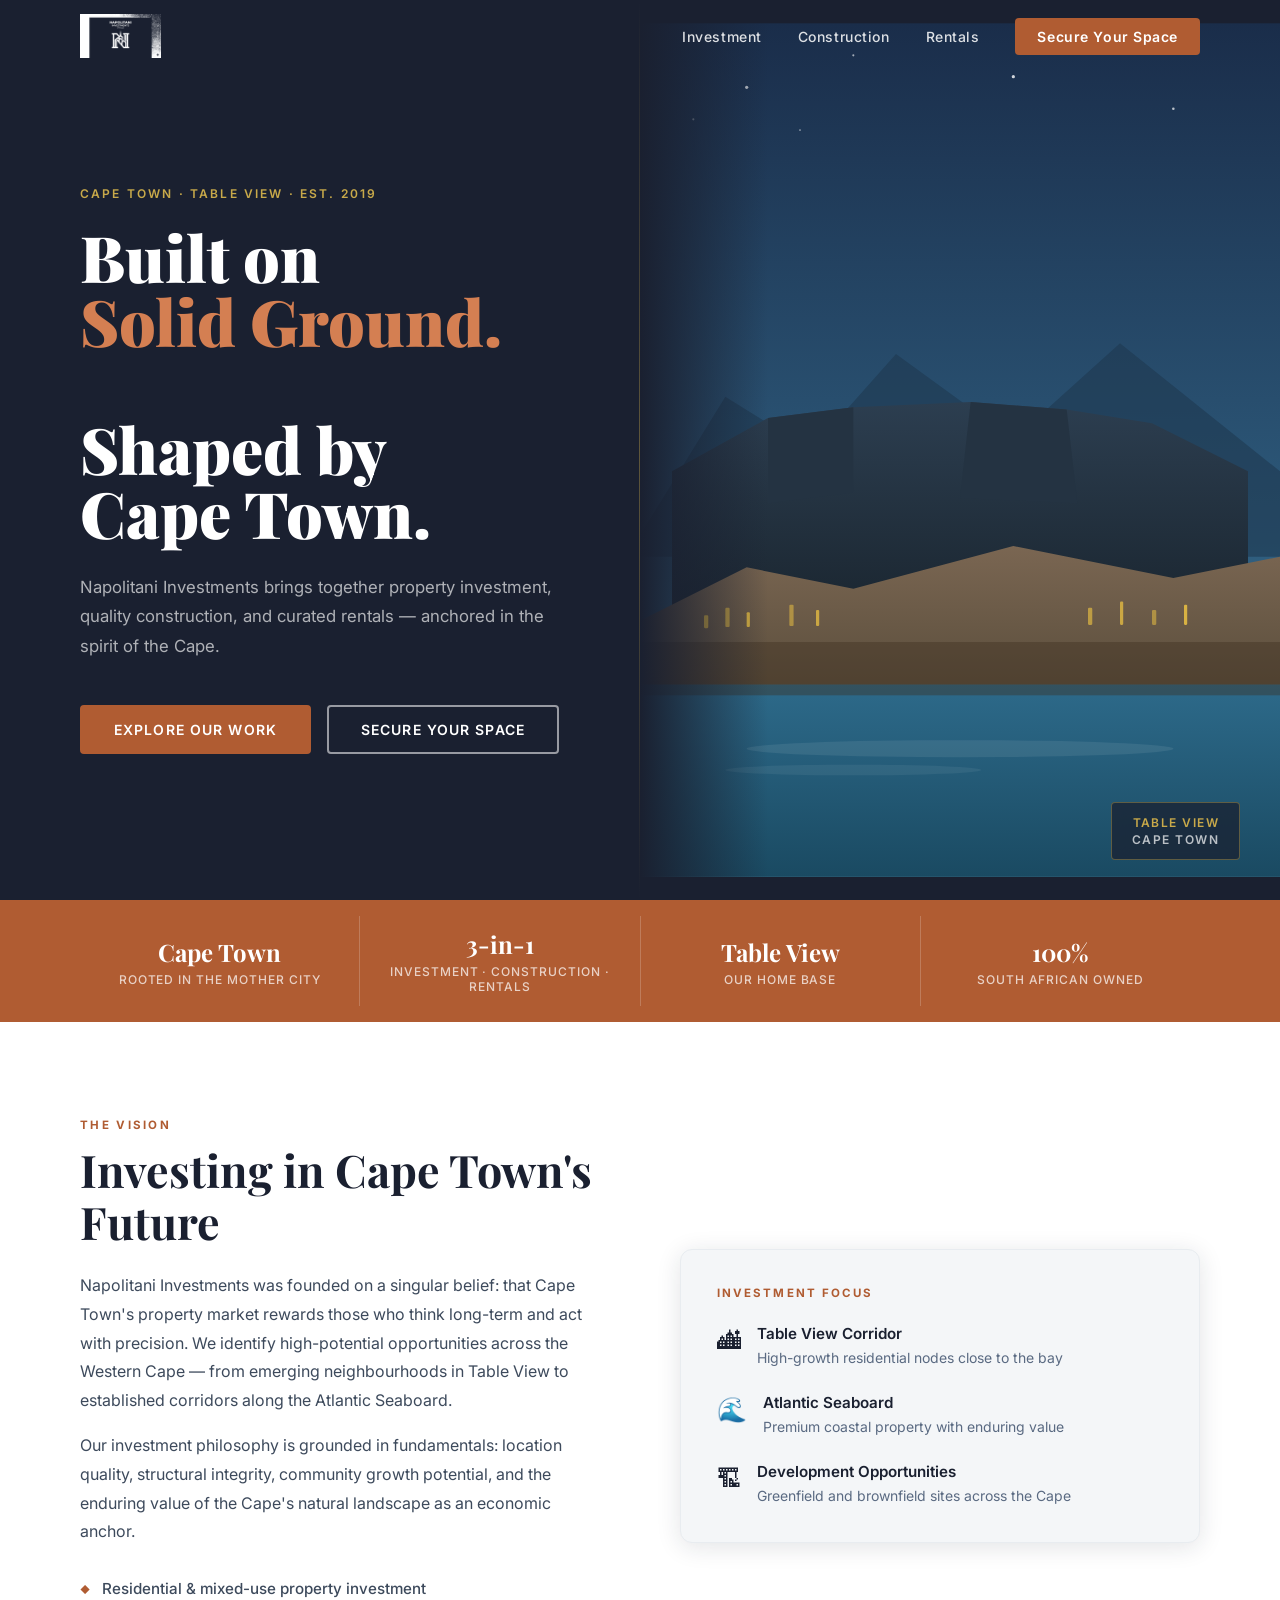
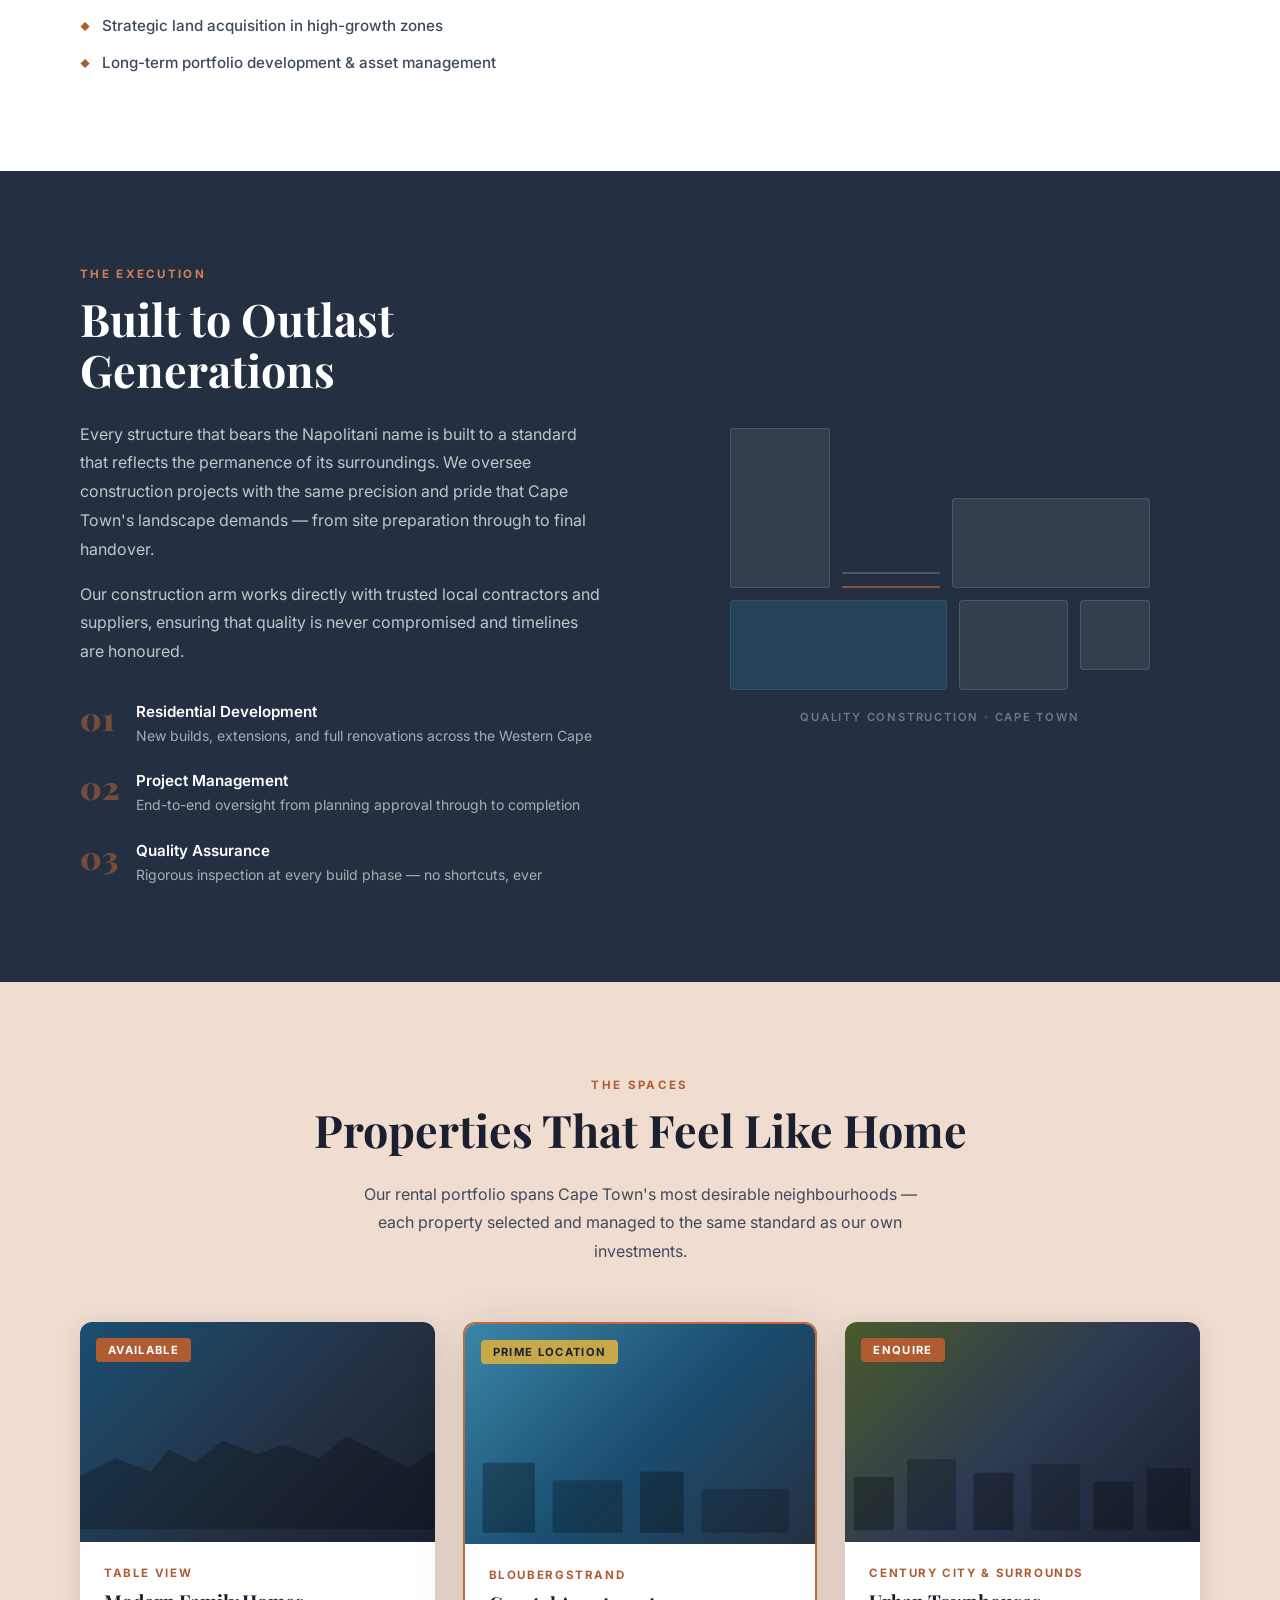
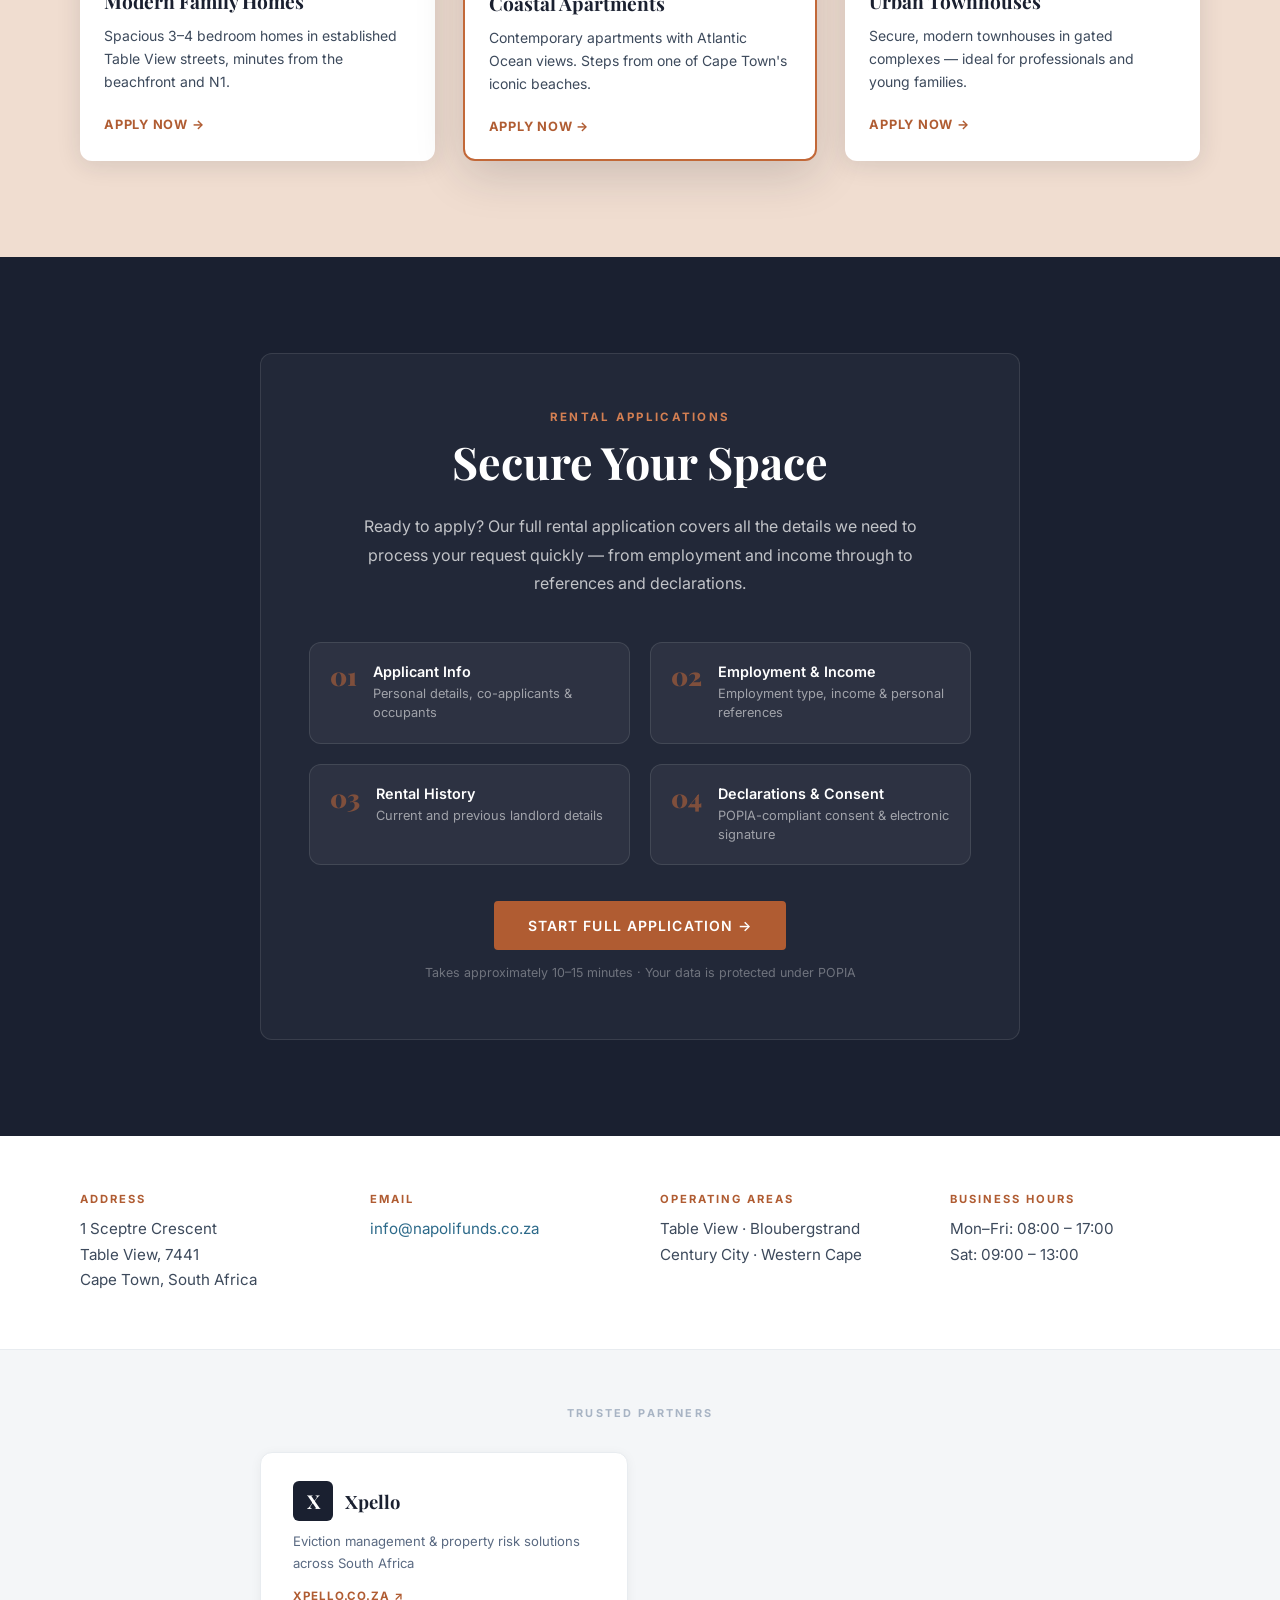
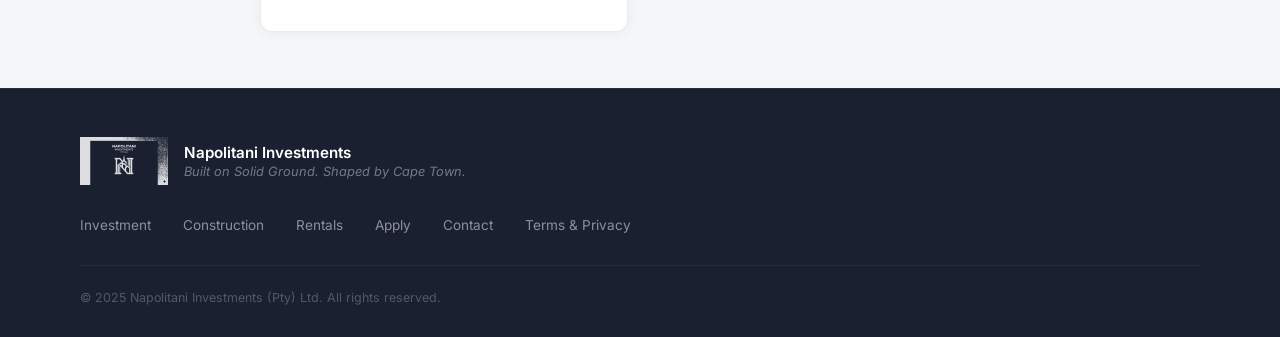
==== commit 8b7d1077: "Fix Est. year and add company logo favicon to all pages - index.html: correct Est. 2024 → Est. 2019 " ====
--- a/index.html
+++ b/index.html
@@ -2,6 +2,9 @@
 <html lang="en">
 <head>
   <meta charset="UTF-8" />
+  <link rel="icon" type="image/x-icon" href="favicon.ico" />
+  <link rel="icon" type="image/png" sizes="32x32" href="favicon-32x32.png" />
+  <link rel="apple-touch-icon" sizes="180x180" href="apple-touch-icon.png" />
   <meta name="viewport" content="width=device-width, initial-scale=1.0" />
   <title>Napolitani Investments | Built on Solid Ground</title>
   <meta name="description" content="Napolitani Investments — Cape Town's premier property investment, construction, and rental firm rooted in Table View." />
@@ -45,7 +48,7 @@
   <!-- ───────── HERO ───────── -->
   <section class="hero" id="home">
     <div class="hero__left">
-      <p class="hero__eyebrow">Cape Town · Table View · Est. 2024</p>
+      <p class="hero__eyebrow">Cape Town · Table View · Est. 2019</p>
       <h1 class="hero__headline">
         Built on<br>
         <span class="hero__accent">Solid Ground.</span><br>
